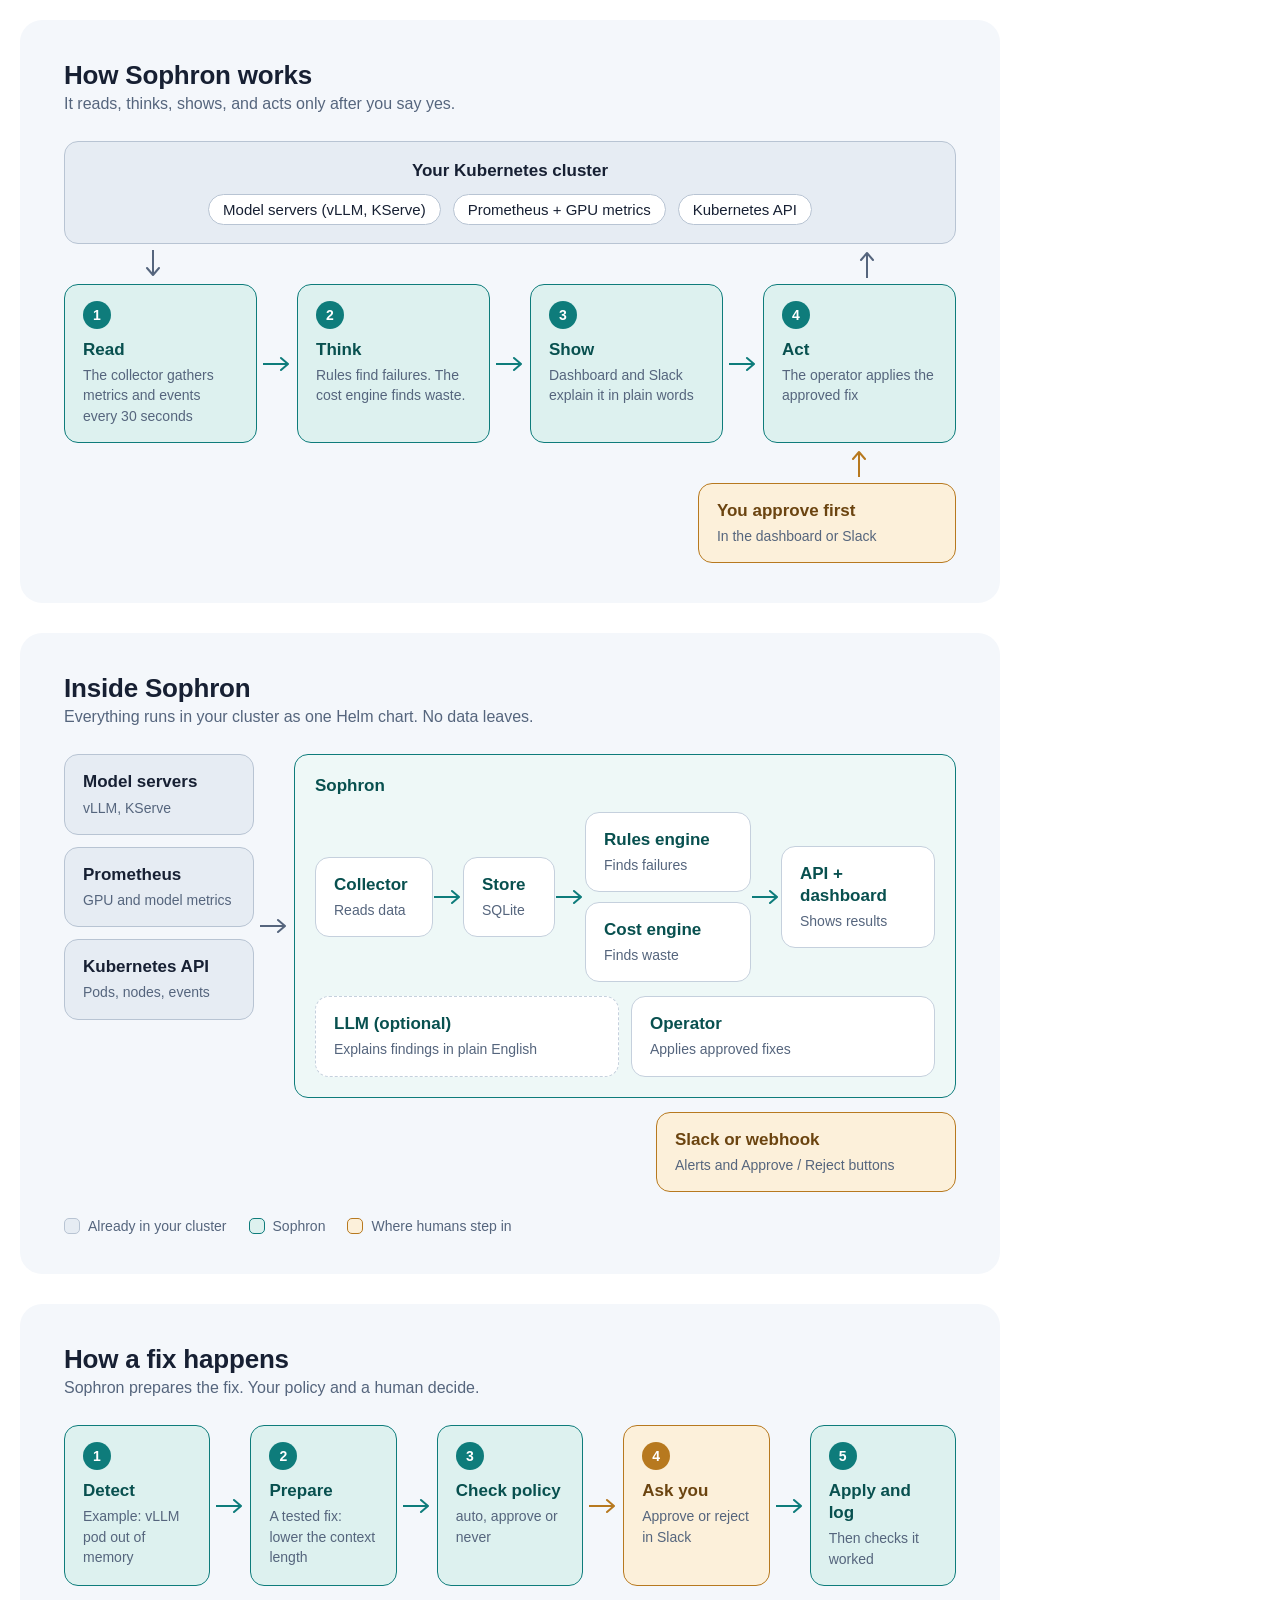
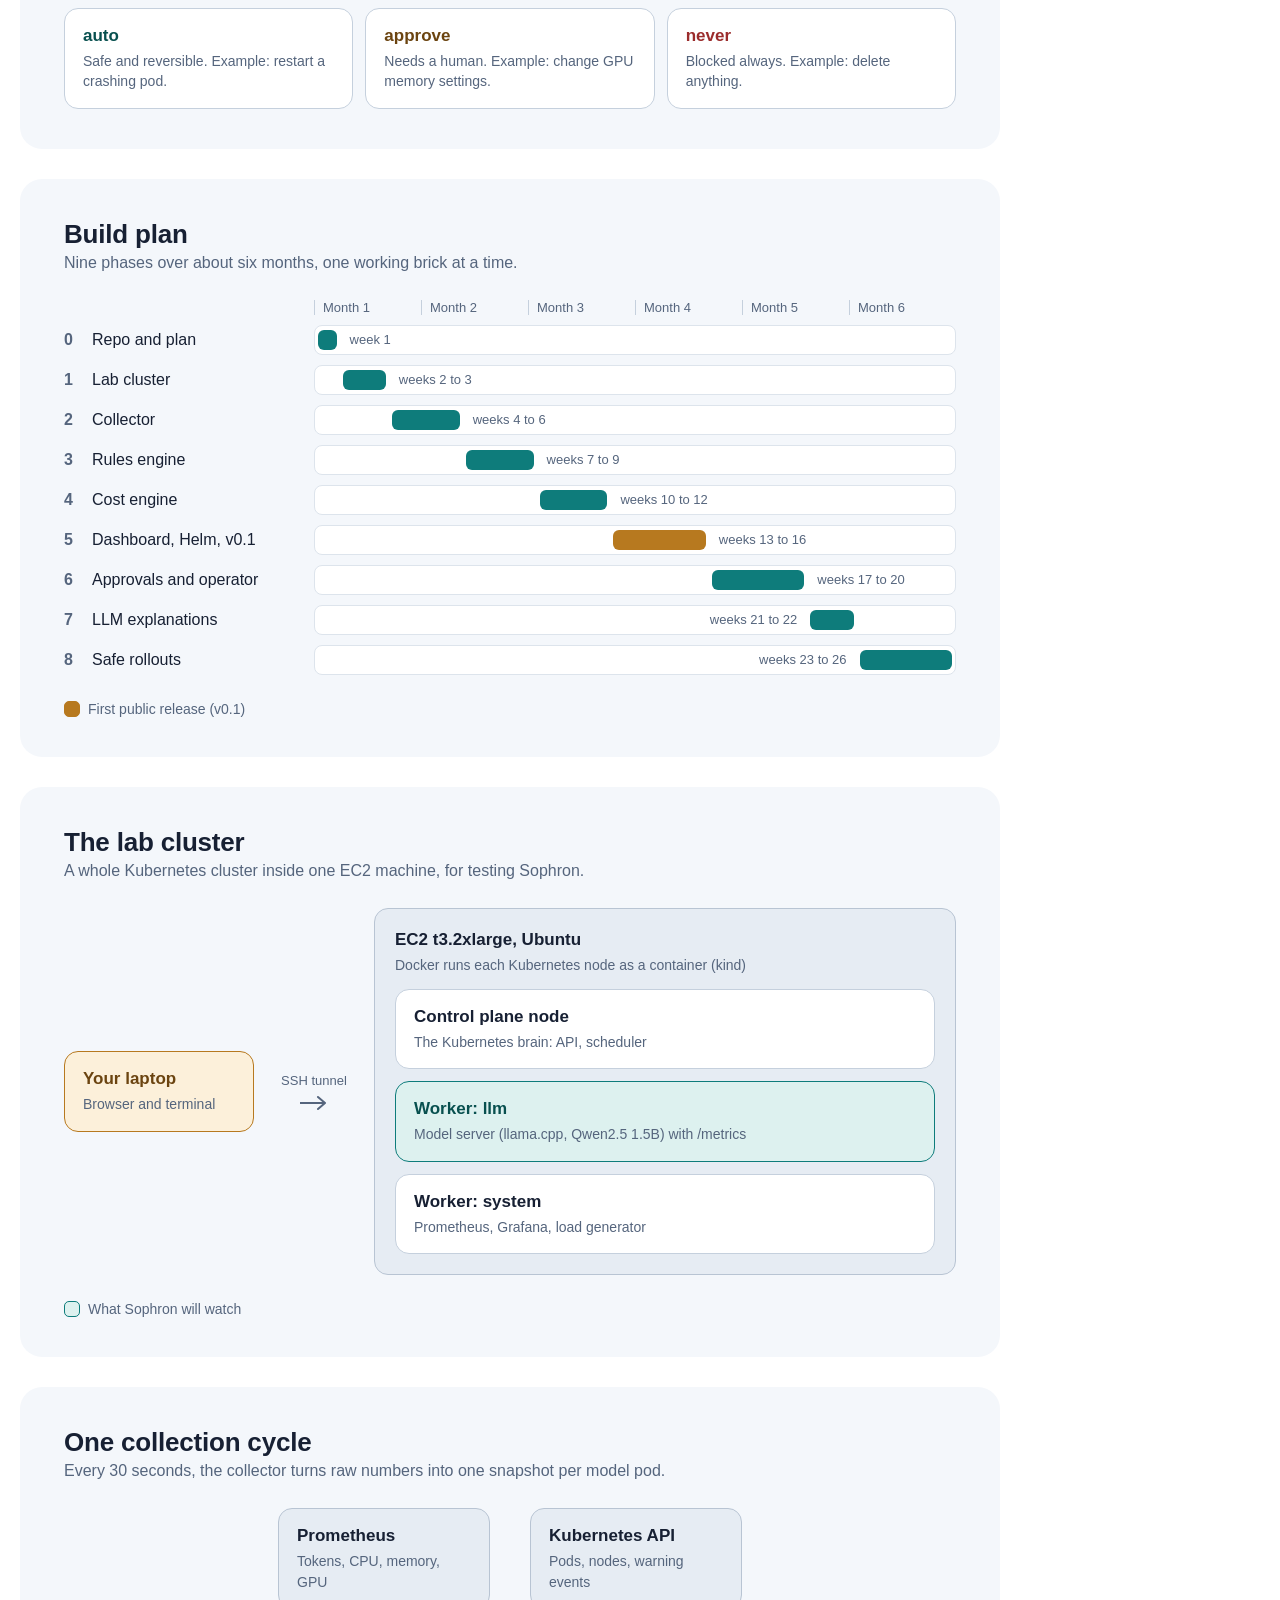
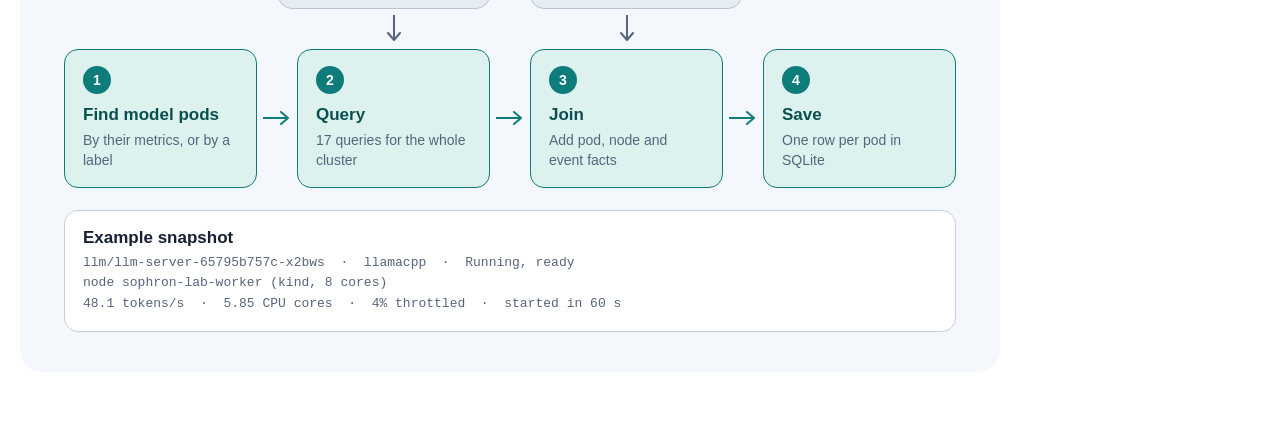
==== docs/assets/src/diagrams.html @ 5432b5c6 "feat(collector): add the Sophron collector with CI - Go module with client-go informers for pods, no" ====
<!doctype html>
<html><head><meta charset="utf-8">
<style>
:root{
  --ink:#172033; --muted:#55657d; --line:#c5d0dd; --bg:#f4f7fb;
  --teal:#0e7c7b; --teal-tint:#ddf1ef; --teal-ink:#08504f;
  --slate:#e6ecf3; --slate-ink:#2c3a50;
  --amber:#b7791f; --amber-tint:#fcf0da; --amber-ink:#6b4410;
}
*{box-sizing:border-box;margin:0}
body{font-family:Poppins,sans-serif;color:var(--ink);background:#fff;padding:20px}
figure{width:980px;background:var(--bg);border-radius:22px;padding:40px 44px;margin-bottom:30px}
h2{font-size:26px;font-weight:600;letter-spacing:-.2px}
.sub{font-size:16px;color:var(--muted);margin-top:4px;margin-bottom:28px}
.box{border-radius:14px;padding:16px 18px;background:#fff;border:1.5px solid var(--line)}
.t{font-size:17px;font-weight:600;line-height:1.3}
.d{font-size:14px;color:var(--muted);margin-top:4px;line-height:1.45}
.sophron{background:var(--teal-tint);border-color:var(--teal)}
.sophron .t{color:var(--teal-ink)}
.exist{background:var(--slate);border-color:#b8c4d3}
.human{background:var(--amber-tint);border-color:var(--amber)}
.human .t{color:var(--amber-ink)}
.dash{border-style:dashed}
.row{display:flex;align-items:stretch;gap:0}
.arrow{display:flex;align-items:center;justify-content:center;width:40px;flex:none}
.sophron .arrow{width:30px}
.arrow svg{width:28px;height:16px}
.varrow{display:flex;justify-content:center;height:40px;align-items:center}
.varrow svg{width:16px;height:28px}
.num{display:inline-flex;width:28px;height:28px;border-radius:50%;background:var(--teal);color:#fff;font-size:14px;font-weight:600;align-items:center;justify-content:center;margin-bottom:10px}
.num.amber{background:var(--amber)}
.chip{display:inline-block;background:#fff;border:1.5px solid #b8c4d3;border-radius:999px;padding:6px 14px;font-size:15px;font-weight:500;margin:0 6px}
.legend{display:flex;gap:22px;margin-top:26px;font-size:14px;color:var(--muted)}
.legend span{display:inline-flex;align-items:center;gap:8px}
.sw{width:16px;height:16px;border-radius:5px;border:1.5px solid}
</style></head><body>

<!-- 1. Overview -->
<figure id="overview">
  <h2>How Sophron works</h2>
  <p class="sub">It reads, thinks, shows, and acts only after you say yes.</p>
  <div class="box exist" style="text-align:center;padding:18px">
    <div class="t" style="margin-bottom:12px">Your Kubernetes cluster</div>
    <span class="chip">Model servers (vLLM, KServe)</span><span class="chip">Prometheus + GPU metrics</span><span class="chip">Kubernetes API</span>
  </div>
  <div class="row" style="margin-top:0">
    <div style="flex:1" class="varrow"><svg viewBox="0 0 16 28"><path d="M8 0v24M2 18l6 7 6-7" stroke="#55657d" stroke-width="2" fill="none" stroke-linecap="round" stroke-linejoin="round"/></svg></div>
    <div style="flex:3"></div>
    <div style="flex:1" class="varrow"><svg viewBox="0 0 16 28"><path d="M8 28V4M2 10l6-7 6 7" stroke="#55657d" stroke-width="2" fill="none" stroke-linecap="round" stroke-linejoin="round"/></svg></div>
  </div>
  <div class="row">
    <div class="box sophron" style="flex:1"><div class="num">1</div><div class="t">Read</div><div class="d">The collector gathers metrics and events every 30 seconds</div></div>
    <div class="arrow"><svg viewBox="0 0 28 16"><path d="M0 8h24M18 2l7 6-7 6" stroke="#0e7c7b" stroke-width="2" fill="none" stroke-linecap="round" stroke-linejoin="round"/></svg></div>
    <div class="box sophron" style="flex:1"><div class="num">2</div><div class="t">Think</div><div class="d">Rules find failures. The cost engine finds waste.</div></div>
    <div class="arrow"><svg viewBox="0 0 28 16"><path d="M0 8h24M18 2l7 6-7 6" stroke="#0e7c7b" stroke-width="2" fill="none" stroke-linecap="round" stroke-linejoin="round"/></svg></div>
    <div class="box sophron" style="flex:1"><div class="num">3</div><div class="t">Show</div><div class="d">Dashboard and Slack explain it in plain words</div></div>
    <div class="arrow"><svg viewBox="0 0 28 16"><path d="M0 8h24M18 2l7 6-7 6" stroke="#0e7c7b" stroke-width="2" fill="none" stroke-linecap="round" stroke-linejoin="round"/></svg></div>
    <div class="box sophron" style="flex:1"><div class="num">4</div><div class="t">Act</div><div class="d">The operator applies the approved fix</div></div>
  </div>
  <div class="row">
    <div style="flex:3.6"></div>
    <div style="flex:1" class="varrow"><svg viewBox="0 0 16 28"><path d="M8 28V4M2 10l6-7 6 7" stroke="#b7791f" stroke-width="2" fill="none" stroke-linecap="round" stroke-linejoin="round"/></svg></div>
  </div>
  <div class="row"><div style="flex:3.6"></div>
    <div class="box human" style="flex:1.25"><div class="t">You approve first</div><div class="d">In the dashboard or Slack</div></div>
  </div>
</figure>

<!-- 2. Architecture -->
<figure id="architecture">
  <h2>Inside Sophron</h2>
  <p class="sub">Everything runs in your cluster as one Helm chart. No data leaves.</p>
  <div class="row">
    <div style="width:190px;flex:none;display:flex;flex-direction:column;gap:12px">
      <div class="box exist"><div class="t">Model servers</div><div class="d">vLLM, KServe</div></div>
      <div class="box exist"><div class="t">Prometheus</div><div class="d">GPU and model metrics</div></div>
      <div class="box exist"><div class="t">Kubernetes API</div><div class="d">Pods, nodes, events</div></div>
    </div>
    <div class="arrow"><svg viewBox="0 0 28 16"><path d="M0 8h24M18 2l7 6-7 6" stroke="#55657d" stroke-width="2" fill="none" stroke-linecap="round" stroke-linejoin="round"/></svg></div>
    <div class="box sophron" style="flex:1;min-width:0;background:#eef8f7;padding:20px">
      <div class="t" style="margin-bottom:14px">Sophron</div>
      <div class="row" style="align-items:center">
        <div class="box" style="width:118px;flex:none"><div class="t">Collector</div><div class="d">Reads data</div></div>
        <div class="arrow"><svg viewBox="0 0 28 16"><path d="M0 8h24M18 2l7 6-7 6" stroke="#0e7c7b" stroke-width="2" fill="none" stroke-linecap="round" stroke-linejoin="round"/></svg></div>
        <div class="box" style="width:92px;flex:none"><div class="t">Store</div><div class="d">SQLite</div></div>
        <div class="arrow"><svg viewBox="0 0 28 16"><path d="M0 8h24M18 2l7 6-7 6" stroke="#0e7c7b" stroke-width="2" fill="none" stroke-linecap="round" stroke-linejoin="round"/></svg></div>
        <div style="display:flex;flex-direction:column;gap:10px;width:166px;flex:none">
          <div class="box"><div class="t">Rules engine</div><div class="d">Finds failures</div></div>
          <div class="box"><div class="t">Cost engine</div><div class="d">Finds waste</div></div>
        </div>
        <div class="arrow"><svg viewBox="0 0 28 16"><path d="M0 8h24M18 2l7 6-7 6" stroke="#0e7c7b" stroke-width="2" fill="none" stroke-linecap="round" stroke-linejoin="round"/></svg></div>
        <div class="box" style="flex:1"><div class="t">API + dashboard</div><div class="d">Shows results</div></div>
      </div>
      <div class="row" style="margin-top:14px;gap:12px">
        <div class="box dash" style="flex:1"><div class="t">LLM (optional)</div><div class="d">Explains findings in plain English</div></div>
        <div class="box" style="flex:1"><div class="t">Operator</div><div class="d">Applies approved fixes</div></div>
      </div>
    </div>
  </div>
  <div class="row" style="margin-top:14px;justify-content:flex-end;gap:12px">
    <div class="box human" style="width:300px"><div class="t">Slack or webhook</div><div class="d">Alerts and Approve / Reject buttons</div></div>
  </div>
  <div class="legend">
    <span><i class="sw" style="background:var(--slate);border-color:#b8c4d3"></i>Already in your cluster</span>
    <span><i class="sw" style="background:var(--teal-tint);border-color:var(--teal)"></i>Sophron</span>
    <span><i class="sw" style="background:var(--amber-tint);border-color:var(--amber)"></i>Where humans step in</span>
  </div>
</figure>

<!-- 3. Fix flow -->
<figure id="fix-flow">
  <h2>How a fix happens</h2>
  <p class="sub">Sophron prepares the fix. Your policy and a human decide.</p>
  <div class="row">
    <div class="box sophron" style="flex:1"><div class="num">1</div><div class="t">Detect</div><div class="d">Example: vLLM pod out of memory</div></div>
    <div class="arrow"><svg viewBox="0 0 28 16"><path d="M0 8h24M18 2l7 6-7 6" stroke="#0e7c7b" stroke-width="2" fill="none" stroke-linecap="round" stroke-linejoin="round"/></svg></div>
    <div class="box sophron" style="flex:1"><div class="num">2</div><div class="t">Prepare</div><div class="d">A tested fix: lower the context length</div></div>
    <div class="arrow"><svg viewBox="0 0 28 16"><path d="M0 8h24M18 2l7 6-7 6" stroke="#0e7c7b" stroke-width="2" fill="none" stroke-linecap="round" stroke-linejoin="round"/></svg></div>
    <div class="box sophron" style="flex:1"><div class="num">3</div><div class="t">Check policy</div><div class="d">auto, approve or never</div></div>
    <div class="arrow"><svg viewBox="0 0 28 16"><path d="M0 8h24M18 2l7 6-7 6" stroke="#b7791f" stroke-width="2" fill="none" stroke-linecap="round" stroke-linejoin="round"/></svg></div>
    <div class="box human" style="flex:1"><div class="num amber">4</div><div class="t">Ask you</div><div class="d">Approve or reject in Slack</div></div>
    <div class="arrow"><svg viewBox="0 0 28 16"><path d="M0 8h24M18 2l7 6-7 6" stroke="#0e7c7b" stroke-width="2" fill="none" stroke-linecap="round" stroke-linejoin="round"/></svg></div>
    <div class="box sophron" style="flex:1"><div class="num">5</div><div class="t">Apply and log</div><div class="d">Then checks it worked</div></div>
  </div>
  <div class="row" style="margin-top:22px;gap:12px">
    <div class="box" style="flex:1"><div class="t" style="color:var(--teal-ink)">auto</div><div class="d">Safe and reversible. Example: restart a crashing pod.</div></div>
    <div class="box" style="flex:1"><div class="t" style="color:var(--amber-ink)">approve</div><div class="d">Needs a human. Example: change GPU memory settings.</div></div>
    <div class="box" style="flex:1"><div class="t" style="color:#9b2c2c">never</div><div class="d">Blocked always. Example: delete anything.</div></div>
  </div>
</figure>

<!-- 4. Roadmap -->
<figure id="roadmap">
  <h2>Build plan</h2>
  <p class="sub">Nine phases over about six months, one working brick at a time.</p>
  <div id="gantt"></div>
</figure>

<!-- 5. Lab -->
<figure id="lab">
  <h2>The lab cluster</h2>
  <p class="sub">A whole Kubernetes cluster inside one EC2 machine, for testing Sophron.</p>
  <div class="row" style="align-items:center">
    <div class="box human" style="width:190px;flex:none"><div class="t">Your laptop</div><div class="d">Browser and terminal</div></div>
    <div class="arrow" style="width:120px;flex-direction:column;gap:4px"><div class="d" style="margin:0;font-size:13px">SSH tunnel</div><svg viewBox="0 0 28 16"><path d="M0 8h24M18 2l7 6-7 6" stroke="#55657d" stroke-width="2" fill="none" stroke-linecap="round" stroke-linejoin="round"/></svg></div>
    <div class="box exist" style="flex:1;padding:20px">
      <div class="t" style="margin-bottom:4px">EC2 t3.2xlarge, Ubuntu</div>
      <div class="d" style="margin-bottom:14px">Docker runs each Kubernetes node as a container (kind)</div>
      <div style="display:flex;flex-direction:column;gap:12px">
        <div class="box"><div class="t">Control plane node</div><div class="d">The Kubernetes brain: API, scheduler</div></div>
        <div class="box sophron"><div class="t">Worker: llm</div><div class="d">Model server (llama.cpp, Qwen2.5 1.5B) with /metrics</div></div>
        <div class="box"><div class="t">Worker: system</div><div class="d">Prometheus, Grafana, load generator</div></div>
      </div>
    </div>
  </div>
  <div class="legend">
    <span><i class="sw" style="background:var(--teal-tint);border-color:var(--teal)"></i>What Sophron will watch</span>
  </div>
</figure>

<!-- 6. Collector -->
<figure id="collector">
  <h2>One collection cycle</h2>
  <p class="sub">Every 30 seconds, the collector turns raw numbers into one snapshot per model pod.</p>
  <div class="row">
    <div style="flex:1"></div><div class="arrow"></div>
    <div class="box exist" style="flex:1"><div class="t">Prometheus</div><div class="d">Tokens, CPU, memory, GPU</div></div>
    <div class="arrow"></div>
    <div class="box exist" style="flex:1"><div class="t">Kubernetes API</div><div class="d">Pods, nodes, warning events</div></div>
    <div class="arrow"></div><div style="flex:1"></div>
  </div>
  <div class="row">
    <div style="flex:1"></div><div class="arrow"></div>
    <div style="flex:1" class="varrow"><svg viewBox="0 0 16 28"><path d="M8 0v24M2 18l6 7 6-7" stroke="#55657d" stroke-width="2" fill="none" stroke-linecap="round" stroke-linejoin="round"/></svg></div><div class="arrow"></div>
    <div style="flex:1" class="varrow"><svg viewBox="0 0 16 28"><path d="M8 0v24M2 18l6 7 6-7" stroke="#55657d" stroke-width="2" fill="none" stroke-linecap="round" stroke-linejoin="round"/></svg></div><div class="arrow"></div><div style="flex:1"></div>
  </div>
  <div class="row">
    <div class="box sophron" style="flex:1"><div class="num">1</div><div class="t">Find model pods</div><div class="d">By their metrics, or by a label</div></div>
    <div class="arrow"><svg viewBox="0 0 28 16"><path d="M0 8h24M18 2l7 6-7 6" stroke="#0e7c7b" stroke-width="2" fill="none" stroke-linecap="round" stroke-linejoin="round"/></svg></div>
    <div class="box sophron" style="flex:1"><div class="num">2</div><div class="t">Query</div><div class="d">17 queries for the whole cluster</div></div>
    <div class="arrow"><svg viewBox="0 0 28 16"><path d="M0 8h24M18 2l7 6-7 6" stroke="#0e7c7b" stroke-width="2" fill="none" stroke-linecap="round" stroke-linejoin="round"/></svg></div>
    <div class="box sophron" style="flex:1"><div class="num">3</div><div class="t">Join</div><div class="d">Add pod, node and event facts</div></div>
    <div class="arrow"><svg viewBox="0 0 28 16"><path d="M0 8h24M18 2l7 6-7 6" stroke="#0e7c7b" stroke-width="2" fill="none" stroke-linecap="round" stroke-linejoin="round"/></svg></div>
    <div class="box sophron" style="flex:1"><div class="num">4</div><div class="t">Save</div><div class="d">One row per pod in SQLite</div></div>
  </div>
  <div class="row" style="margin-top:22px;gap:12px">
    <div class="box" style="flex:1"><div class="t">Example snapshot</div><div class="d" style="font-family:monospace;font-size:13px;line-height:1.6">llm/llm-server-65795b757c-x2bws &nbsp;·&nbsp; llamacpp &nbsp;·&nbsp; Running, ready<br>node sophron-lab-worker (kind, 8 cores)<br>48.1 tokens/s &nbsp;·&nbsp; 5.85 CPU cores &nbsp;·&nbsp; 4% throttled &nbsp;·&nbsp; started in 60 s</div></div>
  </div>
</figure>

<script>
const phases=[
 [0,'Repo and plan',1,1],[1,'Lab cluster',2,3],[2,'Collector',4,6],[3,'Rules engine',7,9],
 [4,'Cost engine',10,12],[5,'Dashboard, Helm, v0.1',13,16],[6,'Approvals and operator',17,20],
 [7,'LLM explanations',21,22],[8,'Safe rollouts',23,26]];
const W=26, g=document.getElementById('gantt');
let h='<div style="display:grid;grid-template-columns:250px 1fr;row-gap:10px;align-items:center">';
h+='<div></div><div style="display:grid;grid-template-columns:repeat(6,1fr);font-size:13px;color:#55657d">'+[1,2,3,4,5,6].map(m=>`<div style="border-left:1.5px solid #c5d0dd;padding-left:8px">Month ${m}</div>`).join('')+'</div>';
for(const [n,name,a,b] of phases){
  const rel=n===5;
  h+=`<div style="font-size:16px;font-weight:500;display:flex"><span style="color:#55657d;font-weight:600;width:28px;flex:none">${n}</span>${name}</div>`;
  const L=(a-1)/W*100, R=(b-a+1)/W*100, lab=a===b?'week '+a:'weeks '+a+' to '+b, late=L+R>80;
  h+=`<div style="position:relative;height:30px;background:#fff;border-radius:8px;border:1px solid #dde4ec">
     <div style="position:absolute;top:4px;bottom:4px;left:calc(${L}% + 3px);width:calc(${R}% - 6px);background:${rel?'#b7791f':'#0e7c7b'};border-radius:6px"></div>
     <div style="position:absolute;top:0;bottom:0;display:flex;align-items:center;font-size:13px;color:#55657d;white-space:nowrap;${late?`right:calc(${100-L}% + 10px)`:`left:calc(${L+R}% + 10px)`}">${lab}</div></div>`;
}
h+='</div><div class="legend"><span><i class="sw" style="background:#b7791f;border-color:#b7791f"></i>First public release (v0.1)</span></div>';
g.innerHTML=h;
</script>
</body></html>
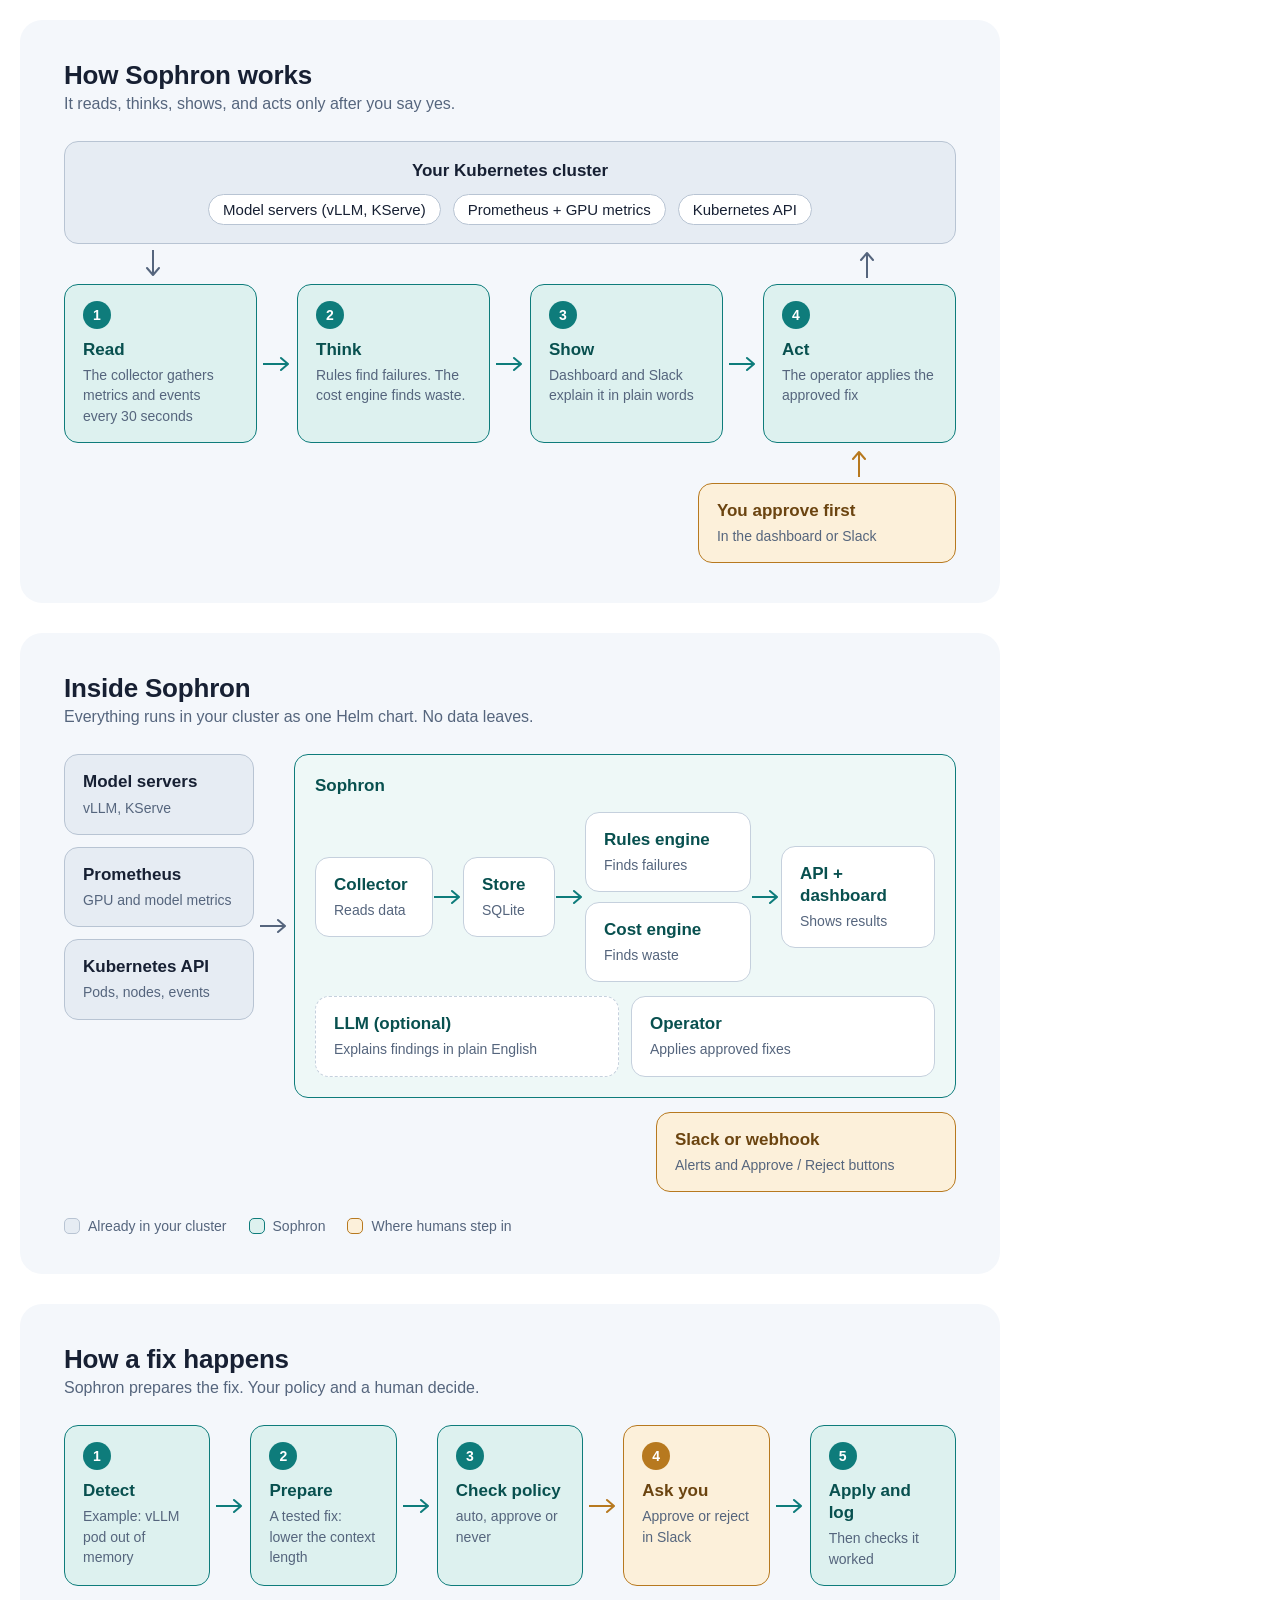
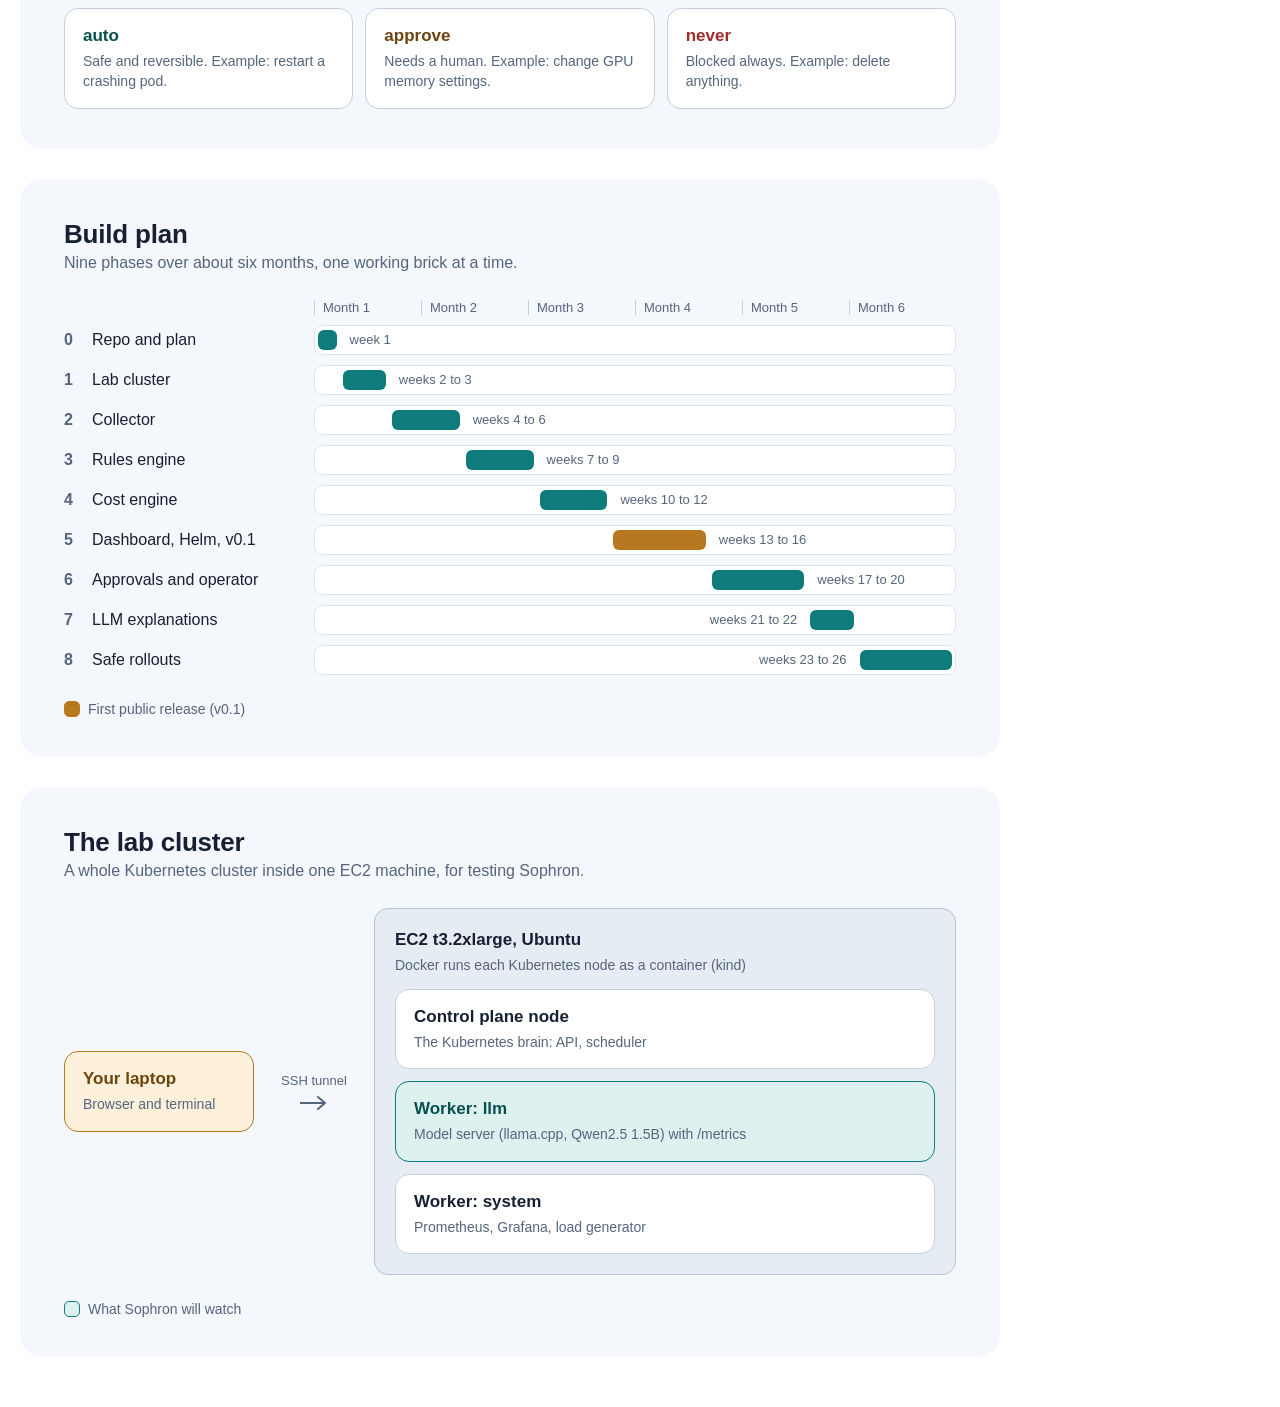
==== commit 590b0e6a: "Merge pull request #2 from Shiva-2103/phase-1/kind-lab Phase 1/kind lab" ====
--- a/docs/assets/src/diagrams.html
+++ b/docs/assets/src/diagrams.html
@@ -158,36 +158,6 @@
   </div>
 </figure>
 
-<!-- 6. Collector -->
-<figure id="collector">
-  <h2>One collection cycle</h2>
-  <p class="sub">Every 30 seconds, the collector turns raw numbers into one snapshot per model pod.</p>
-  <div class="row">
-    <div style="flex:1"></div><div class="arrow"></div>
-    <div class="box exist" style="flex:1"><div class="t">Prometheus</div><div class="d">Tokens, CPU, memory, GPU</div></div>
-    <div class="arrow"></div>
-    <div class="box exist" style="flex:1"><div class="t">Kubernetes API</div><div class="d">Pods, nodes, warning events</div></div>
-    <div class="arrow"></div><div style="flex:1"></div>
-  </div>
-  <div class="row">
-    <div style="flex:1"></div><div class="arrow"></div>
-    <div style="flex:1" class="varrow"><svg viewBox="0 0 16 28"><path d="M8 0v24M2 18l6 7 6-7" stroke="#55657d" stroke-width="2" fill="none" stroke-linecap="round" stroke-linejoin="round"/></svg></div><div class="arrow"></div>
-    <div style="flex:1" class="varrow"><svg viewBox="0 0 16 28"><path d="M8 0v24M2 18l6 7 6-7" stroke="#55657d" stroke-width="2" fill="none" stroke-linecap="round" stroke-linejoin="round"/></svg></div><div class="arrow"></div><div style="flex:1"></div>
-  </div>
-  <div class="row">
-    <div class="box sophron" style="flex:1"><div class="num">1</div><div class="t">Find model pods</div><div class="d">By their metrics, or by a label</div></div>
-    <div class="arrow"><svg viewBox="0 0 28 16"><path d="M0 8h24M18 2l7 6-7 6" stroke="#0e7c7b" stroke-width="2" fill="none" stroke-linecap="round" stroke-linejoin="round"/></svg></div>
-    <div class="box sophron" style="flex:1"><div class="num">2</div><div class="t">Query</div><div class="d">17 queries for the whole cluster</div></div>
-    <div class="arrow"><svg viewBox="0 0 28 16"><path d="M0 8h24M18 2l7 6-7 6" stroke="#0e7c7b" stroke-width="2" fill="none" stroke-linecap="round" stroke-linejoin="round"/></svg></div>
-    <div class="box sophron" style="flex:1"><div class="num">3</div><div class="t">Join</div><div class="d">Add pod, node and event facts</div></div>
-    <div class="arrow"><svg viewBox="0 0 28 16"><path d="M0 8h24M18 2l7 6-7 6" stroke="#0e7c7b" stroke-width="2" fill="none" stroke-linecap="round" stroke-linejoin="round"/></svg></div>
-    <div class="box sophron" style="flex:1"><div class="num">4</div><div class="t">Save</div><div class="d">One row per pod in SQLite</div></div>
-  </div>
-  <div class="row" style="margin-top:22px;gap:12px">
-    <div class="box" style="flex:1"><div class="t">Example snapshot</div><div class="d" style="font-family:monospace;font-size:13px;line-height:1.6">llm/llm-server-65795b757c-x2bws &nbsp;·&nbsp; llamacpp &nbsp;·&nbsp; Running, ready<br>node sophron-lab-worker (kind, 8 cores)<br>48.1 tokens/s &nbsp;·&nbsp; 5.85 CPU cores &nbsp;·&nbsp; 4% throttled &nbsp;·&nbsp; started in 60 s</div></div>
-  </div>
-</figure>
-
 <script>
 const phases=[
  [0,'Repo and plan',1,1],[1,'Lab cluster',2,3],[2,'Collector',4,6],[3,'Rules engine',7,9],
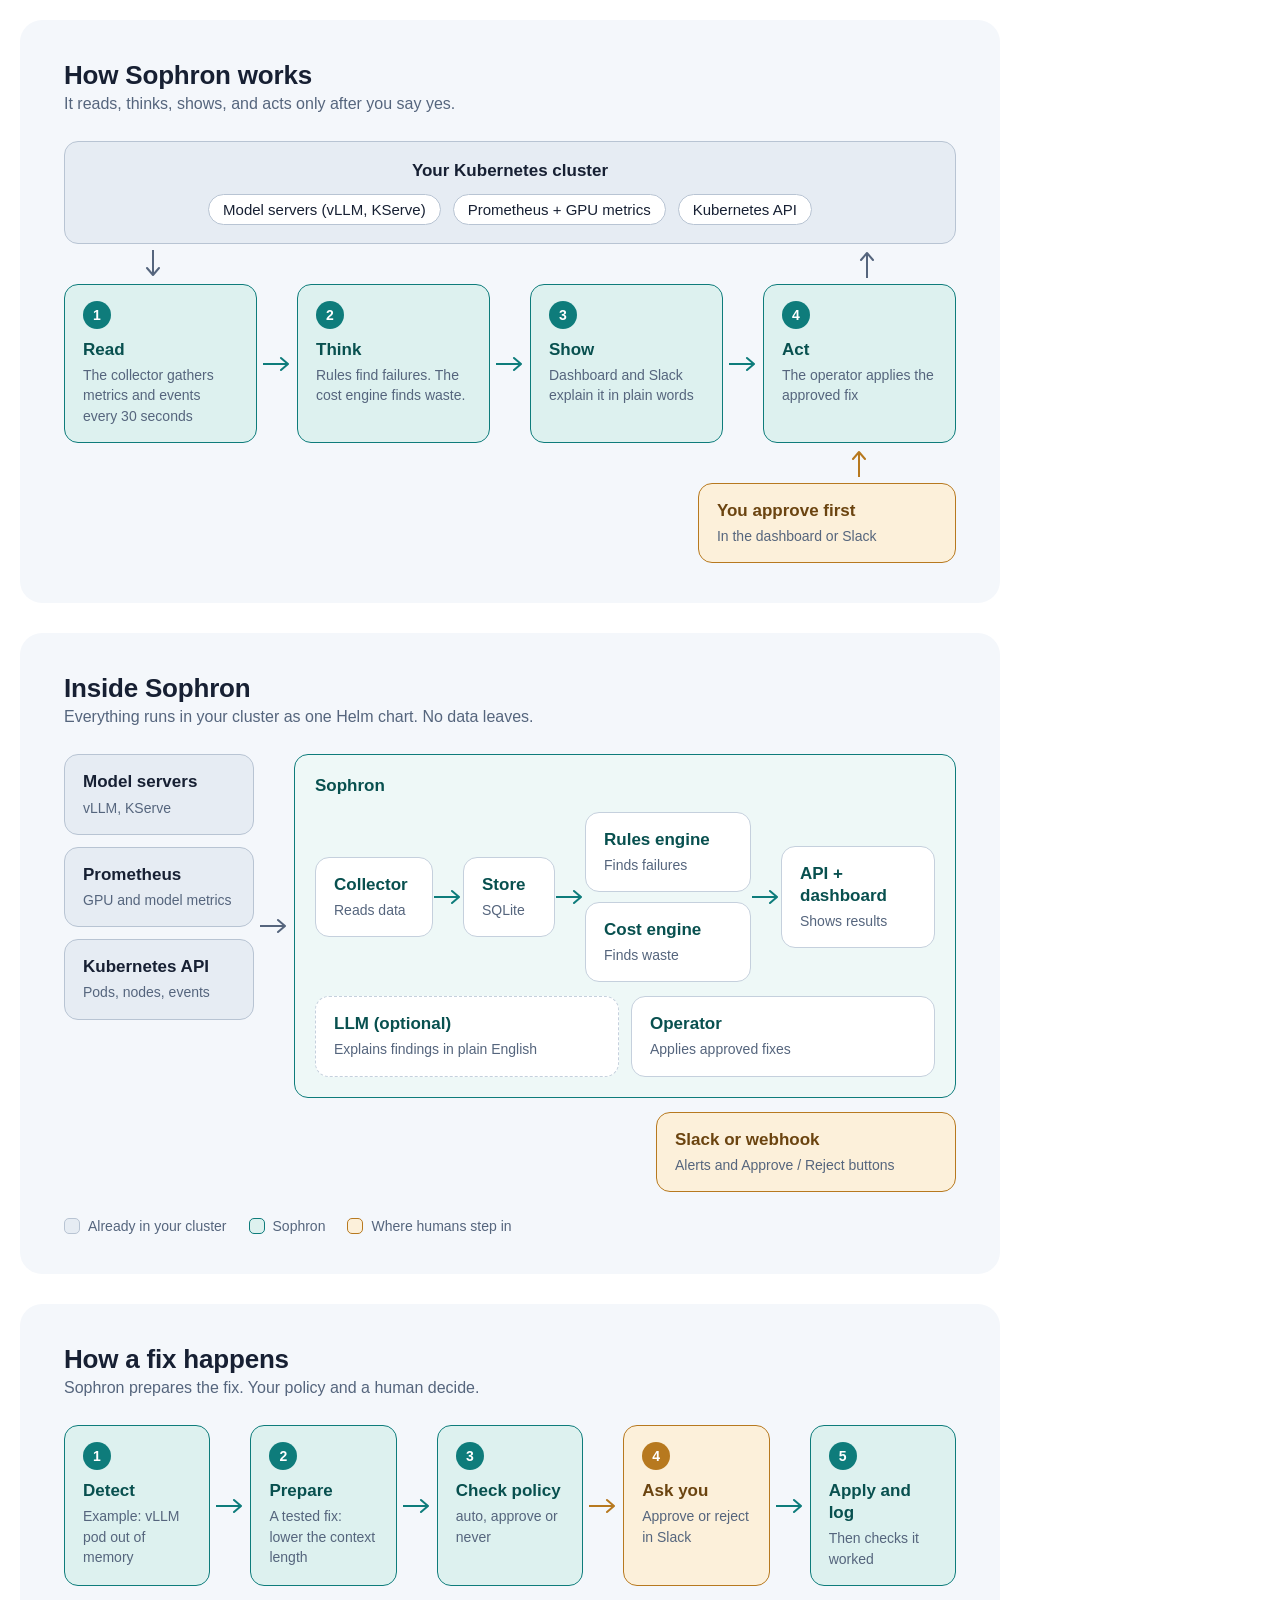
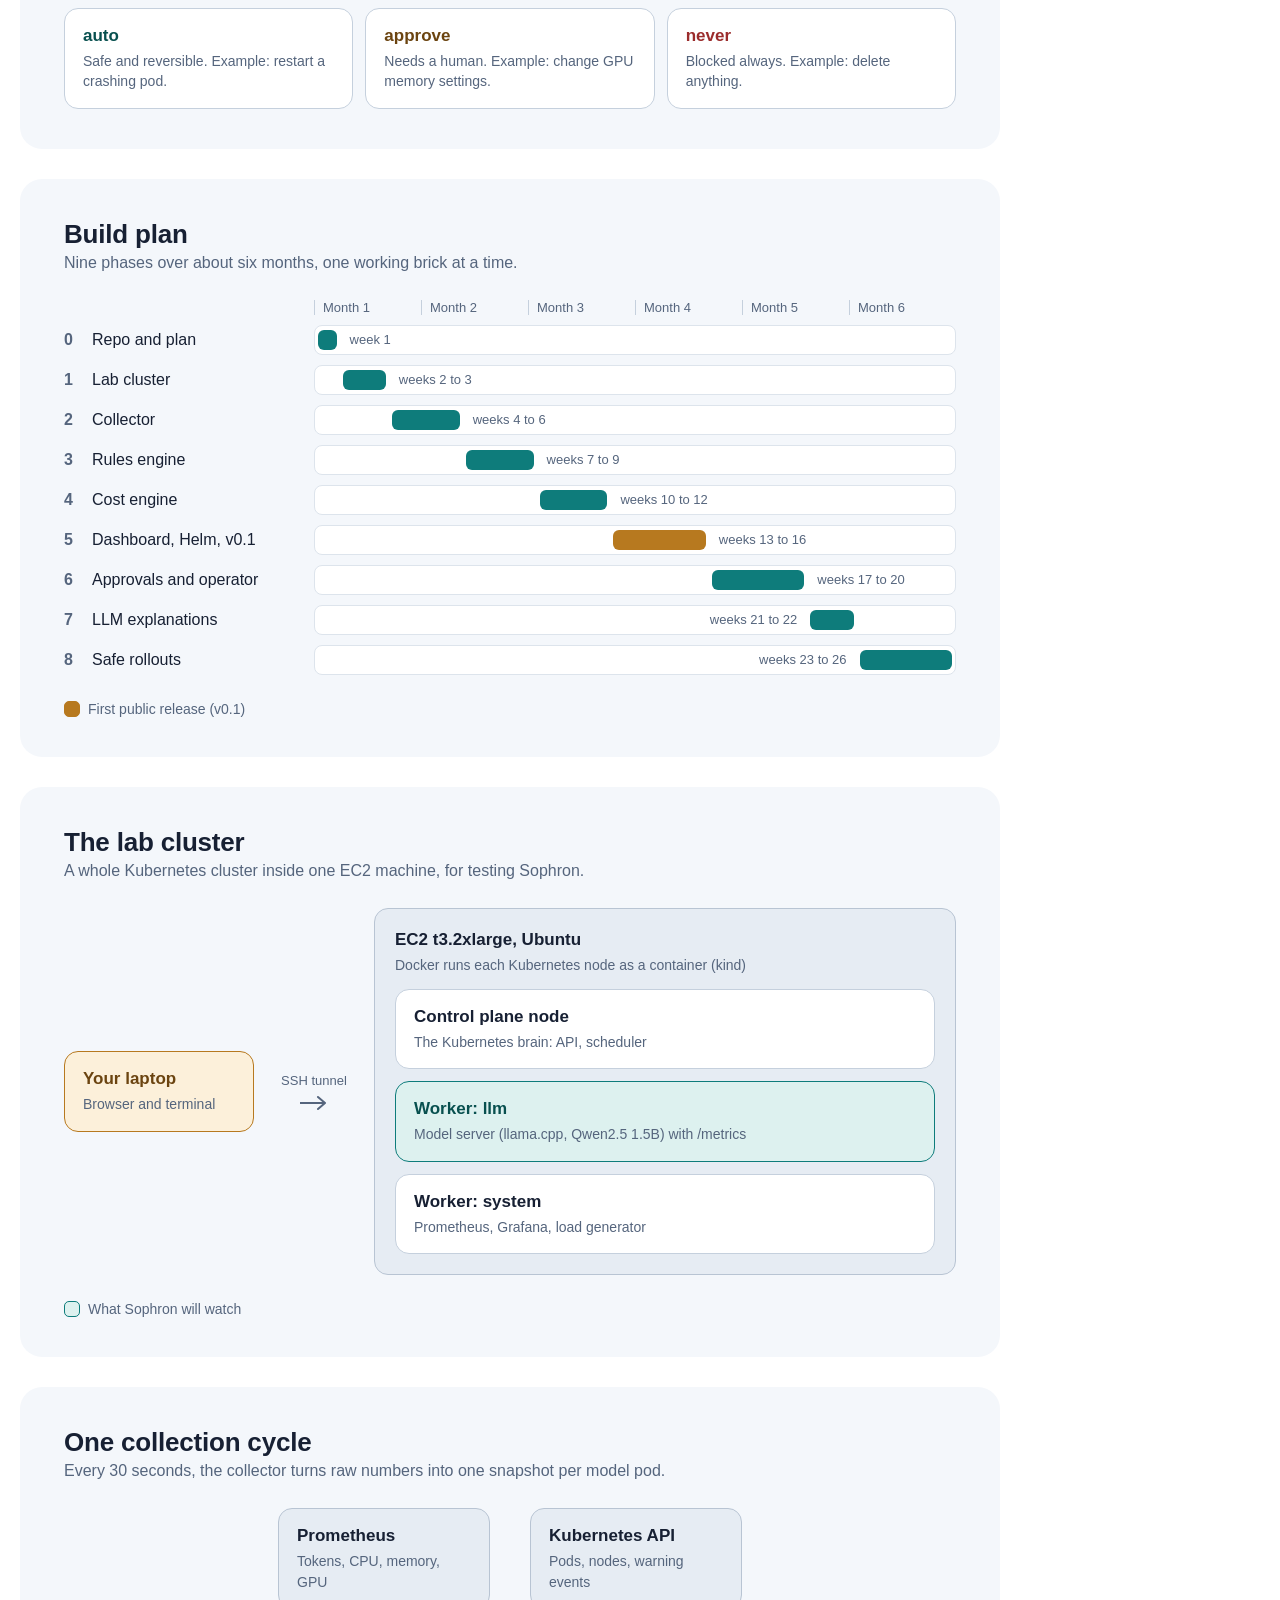
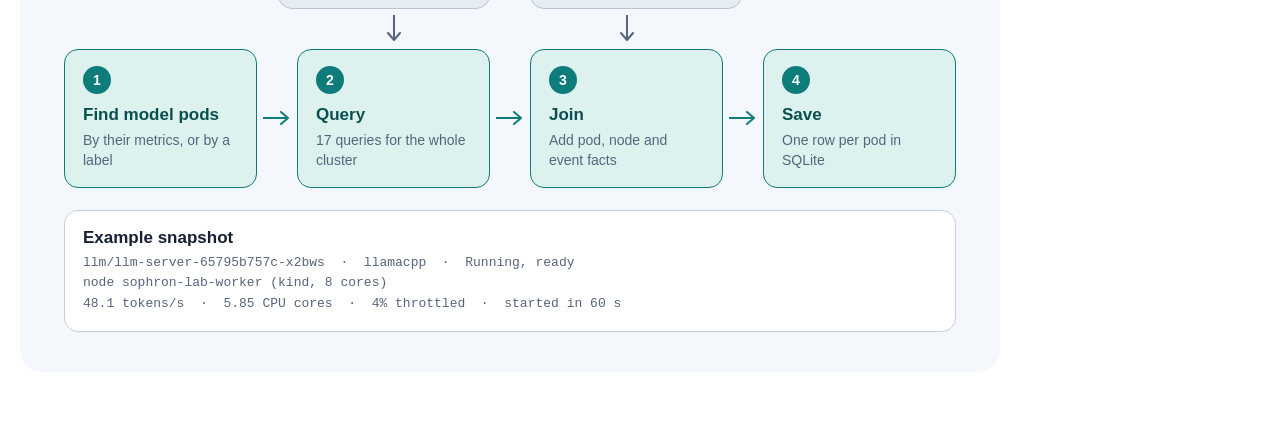
==== commit e8baafca: "Merge pull request #3 from Shiva-2103/phase-2/collector Phase 2/collector" ====
--- a/docs/assets/src/diagrams.html
+++ b/docs/assets/src/diagrams.html
@@ -158,6 +158,36 @@
   </div>
 </figure>
 
+<!-- 6. Collector -->
+<figure id="collector">
+  <h2>One collection cycle</h2>
+  <p class="sub">Every 30 seconds, the collector turns raw numbers into one snapshot per model pod.</p>
+  <div class="row">
+    <div style="flex:1"></div><div class="arrow"></div>
+    <div class="box exist" style="flex:1"><div class="t">Prometheus</div><div class="d">Tokens, CPU, memory, GPU</div></div>
+    <div class="arrow"></div>
+    <div class="box exist" style="flex:1"><div class="t">Kubernetes API</div><div class="d">Pods, nodes, warning events</div></div>
+    <div class="arrow"></div><div style="flex:1"></div>
+  </div>
+  <div class="row">
+    <div style="flex:1"></div><div class="arrow"></div>
+    <div style="flex:1" class="varrow"><svg viewBox="0 0 16 28"><path d="M8 0v24M2 18l6 7 6-7" stroke="#55657d" stroke-width="2" fill="none" stroke-linecap="round" stroke-linejoin="round"/></svg></div><div class="arrow"></div>
+    <div style="flex:1" class="varrow"><svg viewBox="0 0 16 28"><path d="M8 0v24M2 18l6 7 6-7" stroke="#55657d" stroke-width="2" fill="none" stroke-linecap="round" stroke-linejoin="round"/></svg></div><div class="arrow"></div><div style="flex:1"></div>
+  </div>
+  <div class="row">
+    <div class="box sophron" style="flex:1"><div class="num">1</div><div class="t">Find model pods</div><div class="d">By their metrics, or by a label</div></div>
+    <div class="arrow"><svg viewBox="0 0 28 16"><path d="M0 8h24M18 2l7 6-7 6" stroke="#0e7c7b" stroke-width="2" fill="none" stroke-linecap="round" stroke-linejoin="round"/></svg></div>
+    <div class="box sophron" style="flex:1"><div class="num">2</div><div class="t">Query</div><div class="d">17 queries for the whole cluster</div></div>
+    <div class="arrow"><svg viewBox="0 0 28 16"><path d="M0 8h24M18 2l7 6-7 6" stroke="#0e7c7b" stroke-width="2" fill="none" stroke-linecap="round" stroke-linejoin="round"/></svg></div>
+    <div class="box sophron" style="flex:1"><div class="num">3</div><div class="t">Join</div><div class="d">Add pod, node and event facts</div></div>
+    <div class="arrow"><svg viewBox="0 0 28 16"><path d="M0 8h24M18 2l7 6-7 6" stroke="#0e7c7b" stroke-width="2" fill="none" stroke-linecap="round" stroke-linejoin="round"/></svg></div>
+    <div class="box sophron" style="flex:1"><div class="num">4</div><div class="t">Save</div><div class="d">One row per pod in SQLite</div></div>
+  </div>
+  <div class="row" style="margin-top:22px;gap:12px">
+    <div class="box" style="flex:1"><div class="t">Example snapshot</div><div class="d" style="font-family:monospace;font-size:13px;line-height:1.6">llm/llm-server-65795b757c-x2bws &nbsp;·&nbsp; llamacpp &nbsp;·&nbsp; Running, ready<br>node sophron-lab-worker (kind, 8 cores)<br>48.1 tokens/s &nbsp;·&nbsp; 5.85 CPU cores &nbsp;·&nbsp; 4% throttled &nbsp;·&nbsp; started in 60 s</div></div>
+  </div>
+</figure>
+
 <script>
 const phases=[
  [0,'Repo and plan',1,1],[1,'Lab cluster',2,3],[2,'Collector',4,6],[3,'Rules engine',7,9],
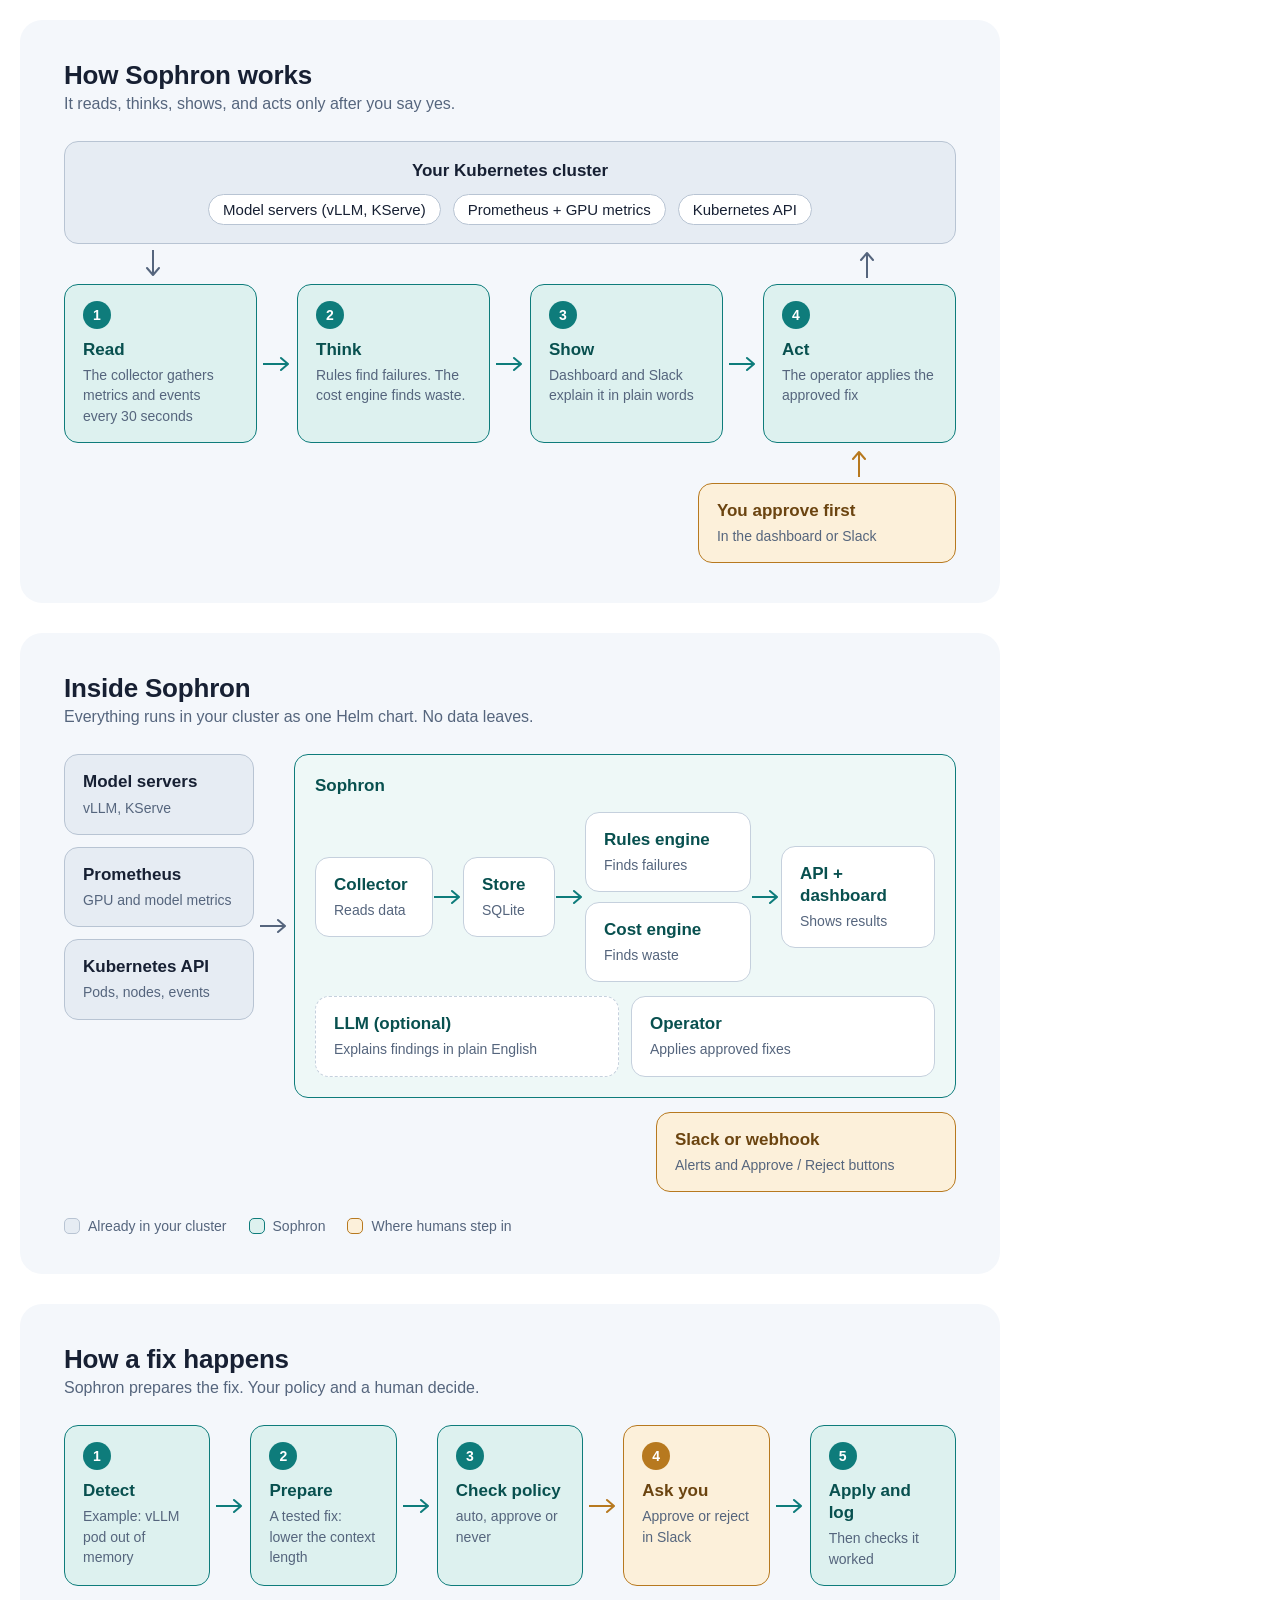
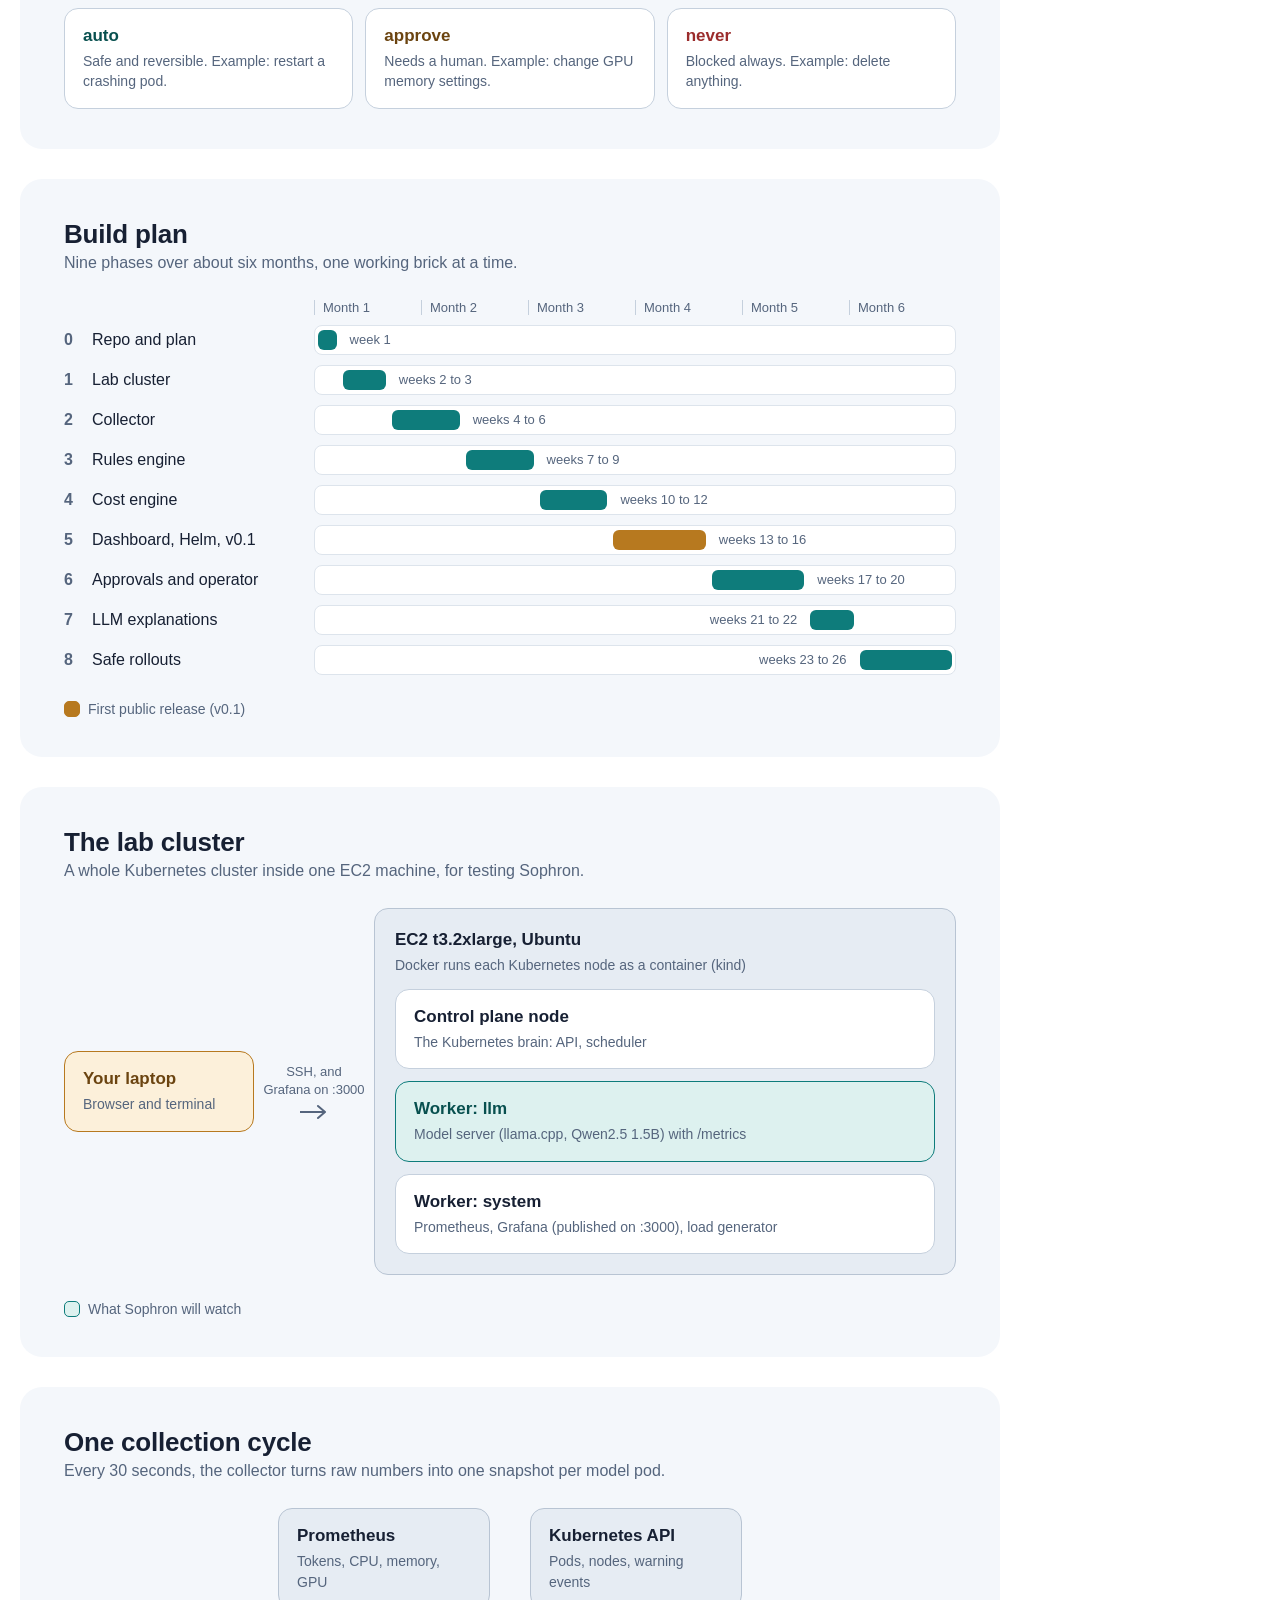
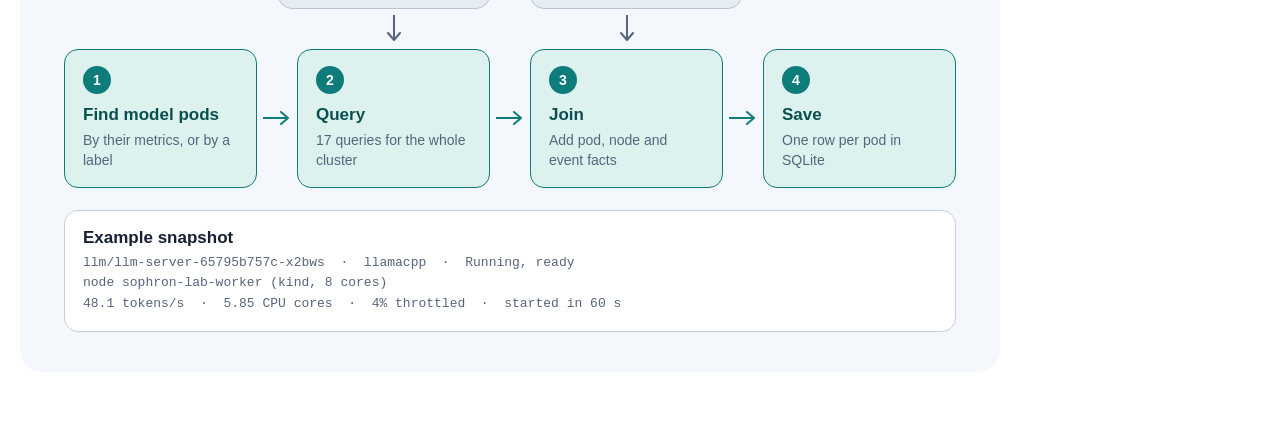
==== commit d862d928: "feat(lab): publish Grafana on port 3000 automatically - kind maps host port 3000 to the control plan" ====
--- a/docs/assets/src/diagrams.html
+++ b/docs/assets/src/diagrams.html
@@ -142,14 +142,14 @@
   <p class="sub">A whole Kubernetes cluster inside one EC2 machine, for testing Sophron.</p>
   <div class="row" style="align-items:center">
     <div class="box human" style="width:190px;flex:none"><div class="t">Your laptop</div><div class="d">Browser and terminal</div></div>
-    <div class="arrow" style="width:120px;flex-direction:column;gap:4px"><div class="d" style="margin:0;font-size:13px">SSH tunnel</div><svg viewBox="0 0 28 16"><path d="M0 8h24M18 2l7 6-7 6" stroke="#55657d" stroke-width="2" fill="none" stroke-linecap="round" stroke-linejoin="round"/></svg></div>
+    <div class="arrow" style="width:120px;flex-direction:column;gap:4px"><div class="d" style="margin:0;font-size:13px;text-align:center">SSH, and<br>Grafana on :3000</div><svg viewBox="0 0 28 16"><path d="M0 8h24M18 2l7 6-7 6" stroke="#55657d" stroke-width="2" fill="none" stroke-linecap="round" stroke-linejoin="round"/></svg></div>
     <div class="box exist" style="flex:1;padding:20px">
       <div class="t" style="margin-bottom:4px">EC2 t3.2xlarge, Ubuntu</div>
       <div class="d" style="margin-bottom:14px">Docker runs each Kubernetes node as a container (kind)</div>
       <div style="display:flex;flex-direction:column;gap:12px">
         <div class="box"><div class="t">Control plane node</div><div class="d">The Kubernetes brain: API, scheduler</div></div>
         <div class="box sophron"><div class="t">Worker: llm</div><div class="d">Model server (llama.cpp, Qwen2.5 1.5B) with /metrics</div></div>
-        <div class="box"><div class="t">Worker: system</div><div class="d">Prometheus, Grafana, load generator</div></div>
+        <div class="box"><div class="t">Worker: system</div><div class="d">Prometheus, Grafana (published on :3000), load generator</div></div>
       </div>
     </div>
   </div>
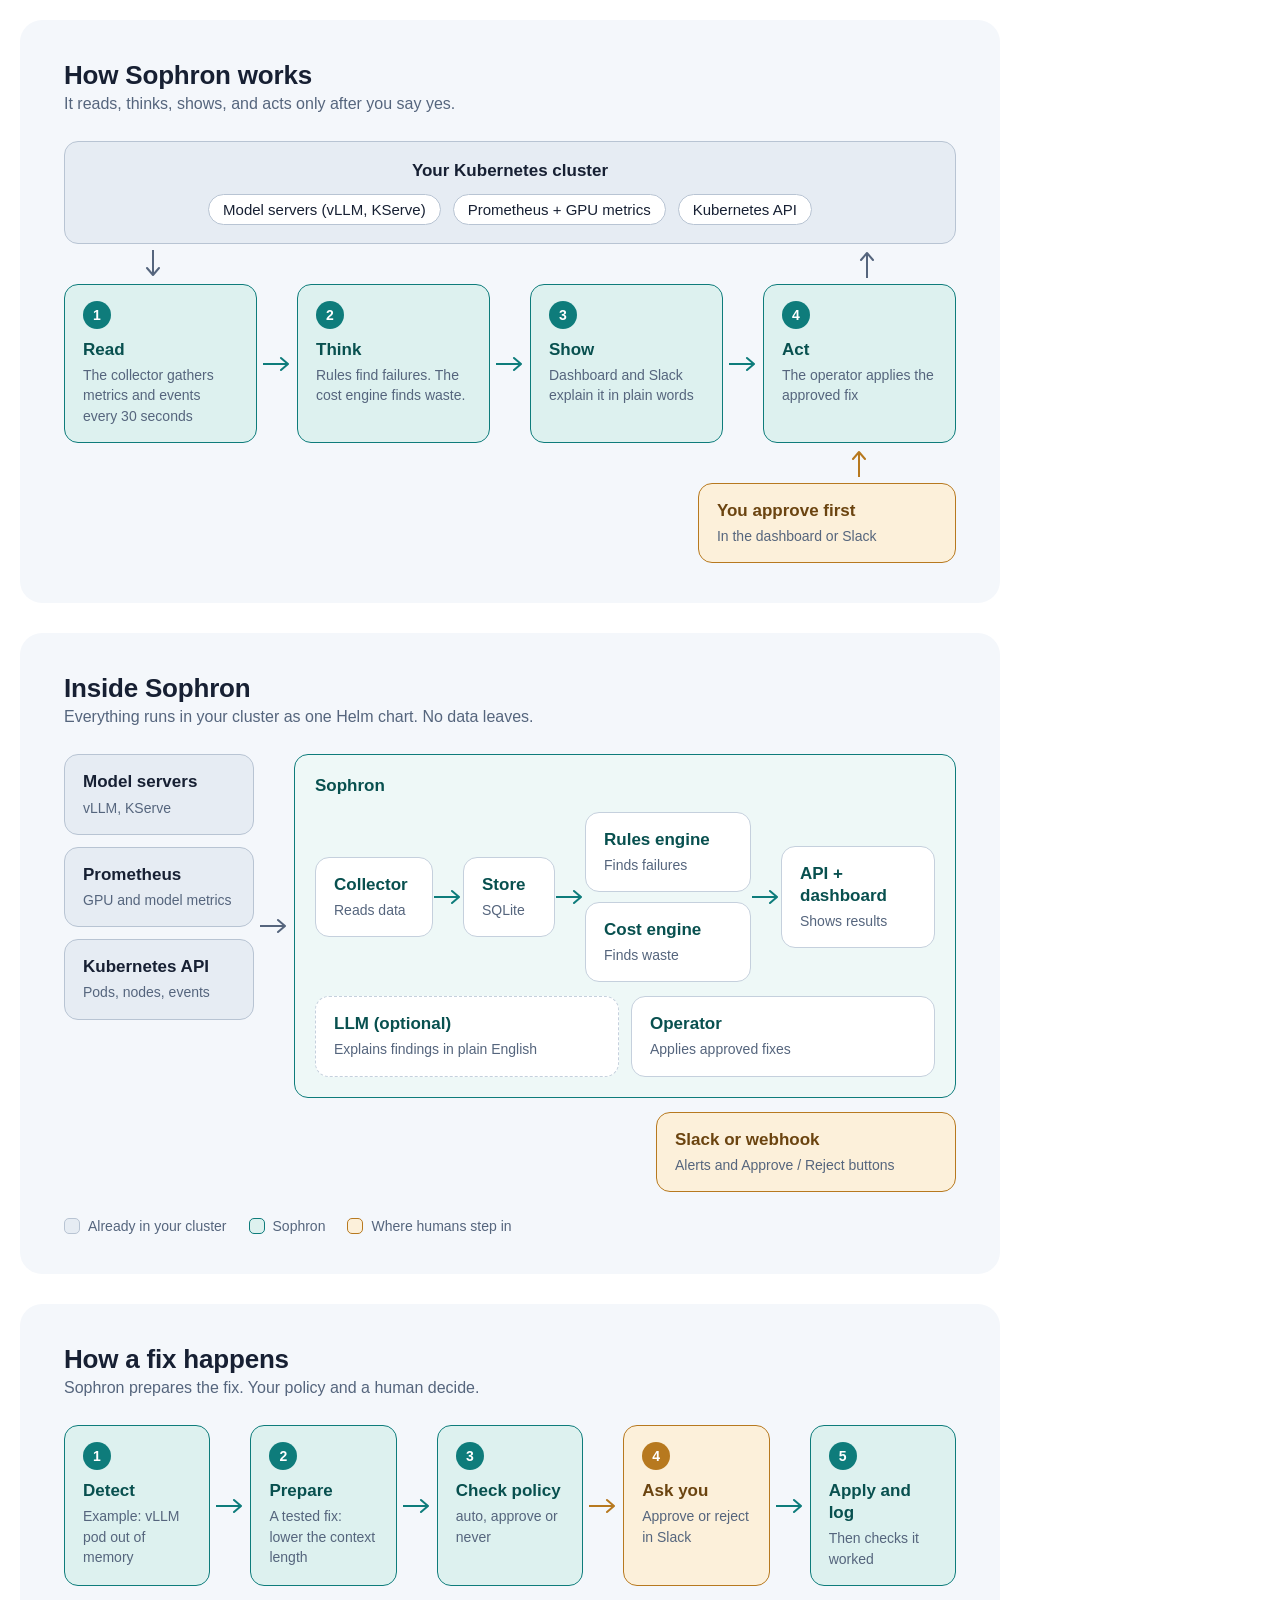
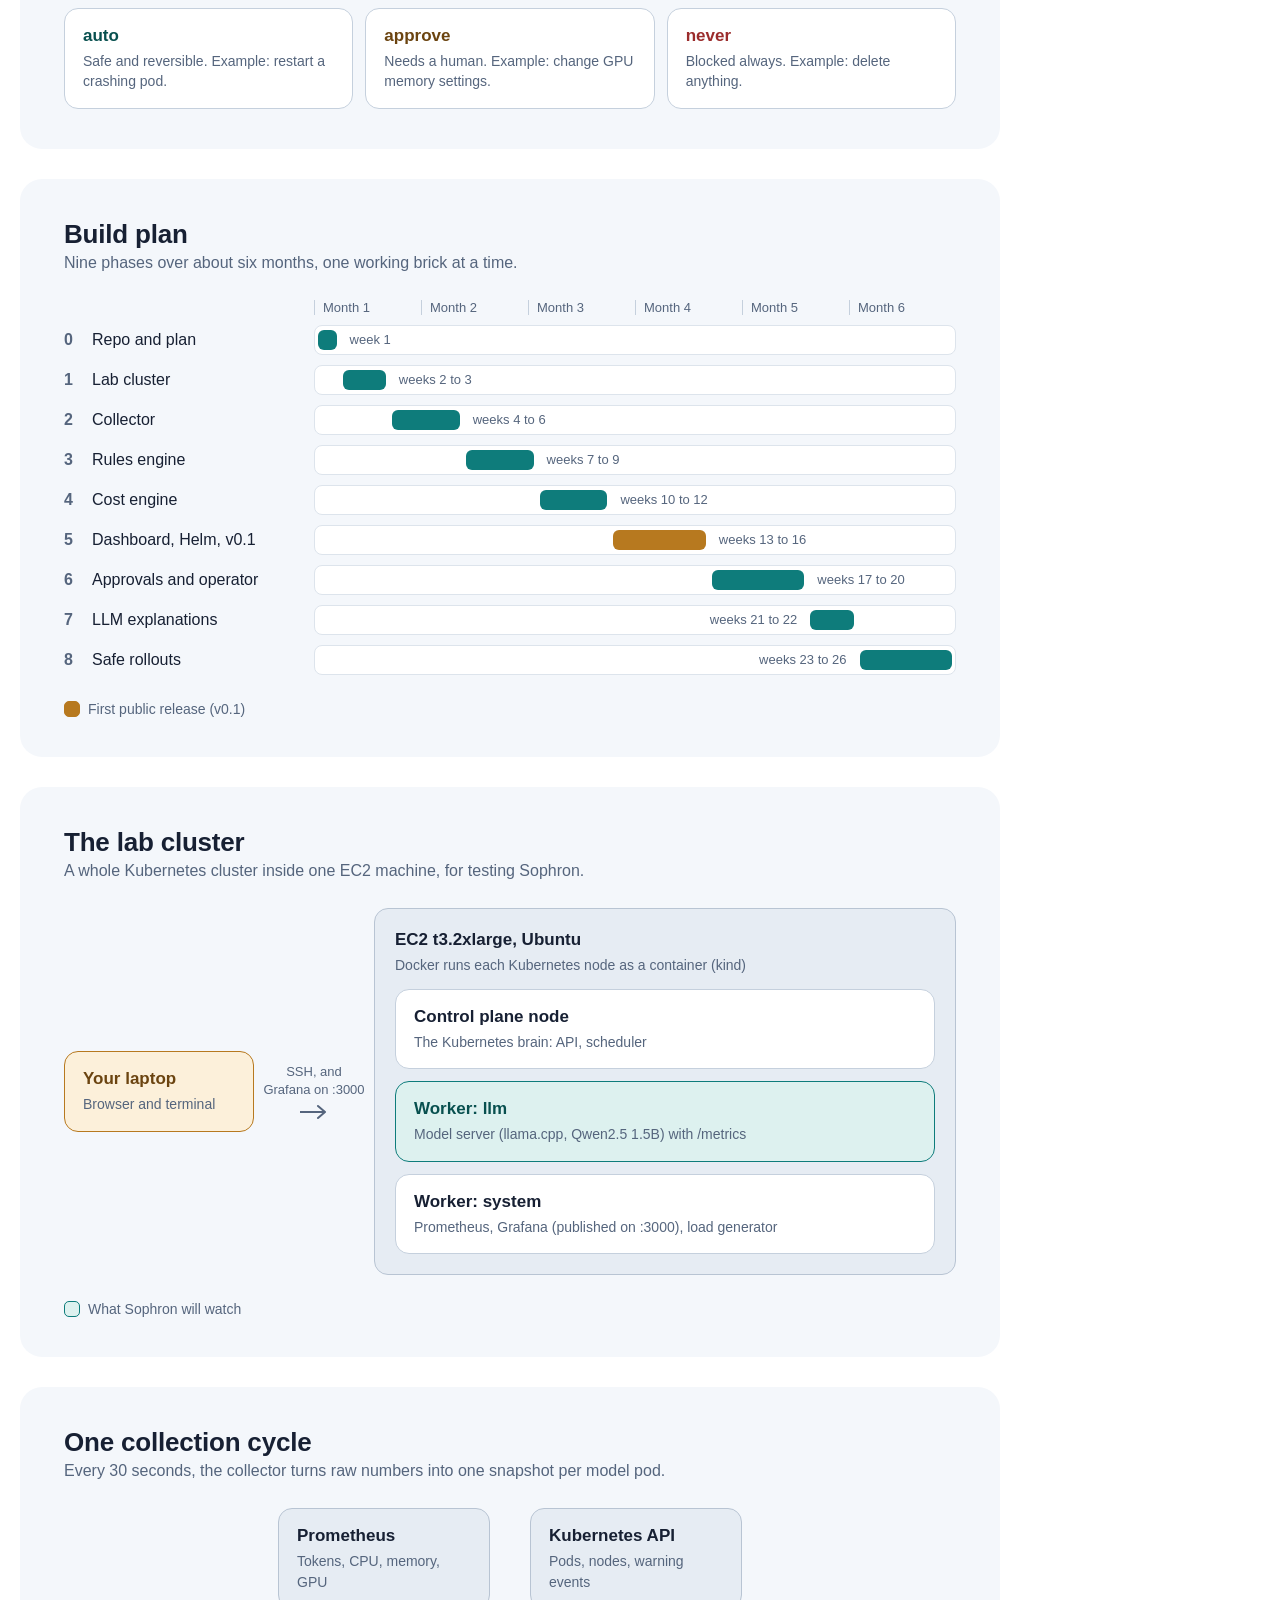
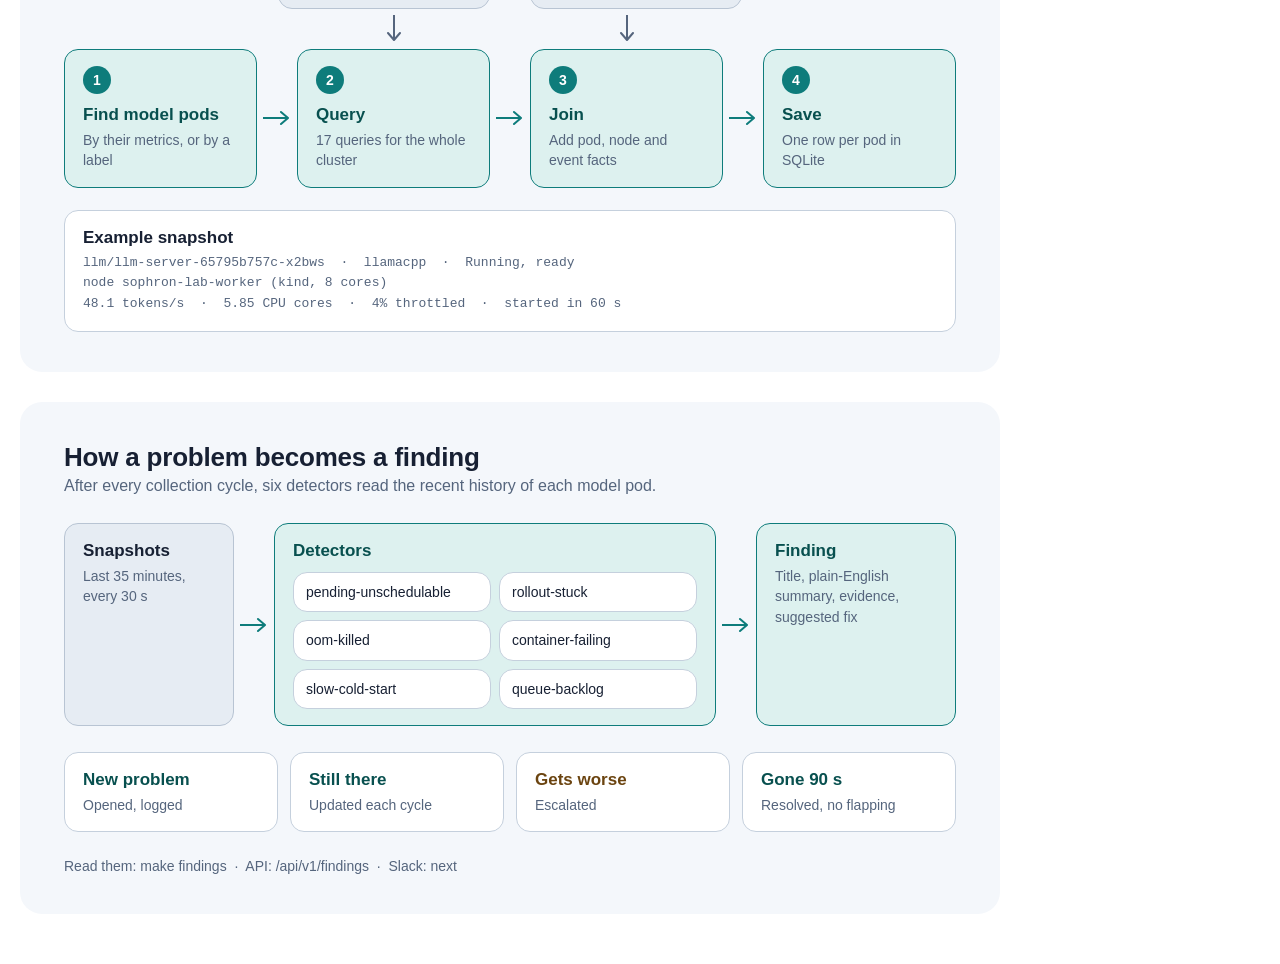
==== commit f05e7e2b: "feat(rules): add the rules engine with six detectors and chaos tests - Findings with title, summary," ====
--- a/docs/assets/src/diagrams.html
+++ b/docs/assets/src/diagrams.html
@@ -188,6 +188,38 @@
   </div>
 </figure>
 
+<!-- 7. Rules -->
+<figure id="rules">
+  <h2>How a problem becomes a finding</h2>
+  <p class="sub">After every collection cycle, six detectors read the recent history of each model pod.</p>
+  <div class="row">
+    <div class="box exist" style="width:170px;flex:none"><div class="t">Snapshots</div><div class="d">Last 35 minutes, every 30 s</div></div>
+    <div class="arrow"><svg viewBox="0 0 28 16"><path d="M0 8h24M18 2l7 6-7 6" stroke="#0e7c7b" stroke-width="2" fill="none" stroke-linecap="round" stroke-linejoin="round"/></svg></div>
+    <div class="box sophron" style="flex:1">
+      <div class="t" style="margin-bottom:10px">Detectors</div>
+      <div style="display:grid;grid-template-columns:1fr 1fr;gap:8px">
+        <div class="box" style="padding:9px 12px"><div class="d" style="margin:0;color:var(--ink)">pending-unschedulable</div></div>
+        <div class="box" style="padding:9px 12px"><div class="d" style="margin:0;color:var(--ink)">rollout-stuck</div></div>
+        <div class="box" style="padding:9px 12px"><div class="d" style="margin:0;color:var(--ink)">oom-killed</div></div>
+        <div class="box" style="padding:9px 12px"><div class="d" style="margin:0;color:var(--ink)">container-failing</div></div>
+        <div class="box" style="padding:9px 12px"><div class="d" style="margin:0;color:var(--ink)">slow-cold-start</div></div>
+        <div class="box" style="padding:9px 12px"><div class="d" style="margin:0;color:var(--ink)">queue-backlog</div></div>
+      </div>
+    </div>
+    <div class="arrow"><svg viewBox="0 0 28 16"><path d="M0 8h24M18 2l7 6-7 6" stroke="#0e7c7b" stroke-width="2" fill="none" stroke-linecap="round" stroke-linejoin="round"/></svg></div>
+    <div class="box sophron" style="width:200px;flex:none"><div class="t">Finding</div><div class="d">Title, plain-English summary, evidence, suggested fix</div></div>
+  </div>
+  <div class="row" style="margin-top:26px;gap:12px">
+    <div class="box" style="flex:1"><div class="t" style="color:var(--teal-ink)">New problem</div><div class="d">Opened, logged</div></div>
+    <div class="box" style="flex:1"><div class="t" style="color:var(--teal-ink)">Still there</div><div class="d">Updated each cycle</div></div>
+    <div class="box" style="flex:1"><div class="t" style="color:var(--amber-ink)">Gets worse</div><div class="d">Escalated</div></div>
+    <div class="box" style="flex:1"><div class="t" style="color:var(--teal-ink)">Gone 90 s</div><div class="d">Resolved, no flapping</div></div>
+  </div>
+  <div class="legend">
+    <span>Read them: make findings &nbsp;·&nbsp; API: /api/v1/findings &nbsp;·&nbsp; Slack: next</span>
+  </div>
+</figure>
+
 <script>
 const phases=[
  [0,'Repo and plan',1,1],[1,'Lab cluster',2,3],[2,'Collector',4,6],[3,'Rules engine',7,9],
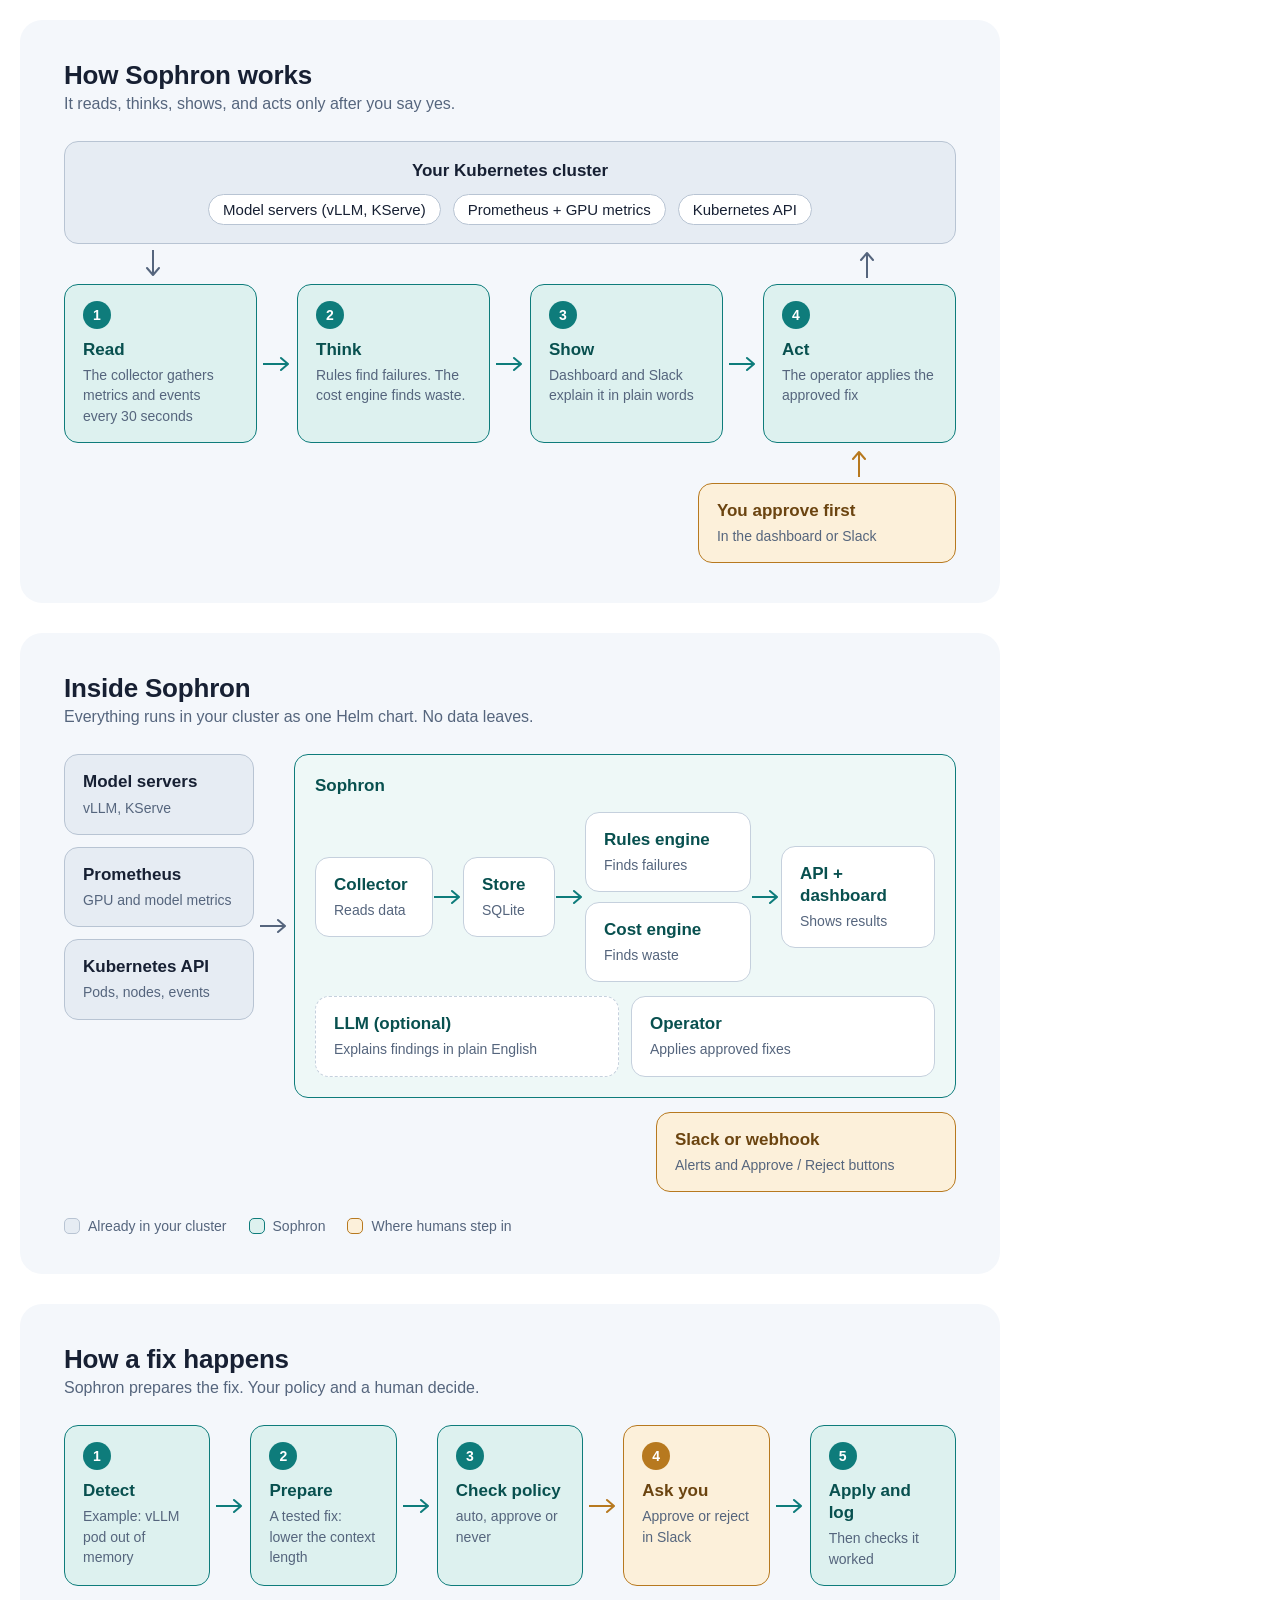
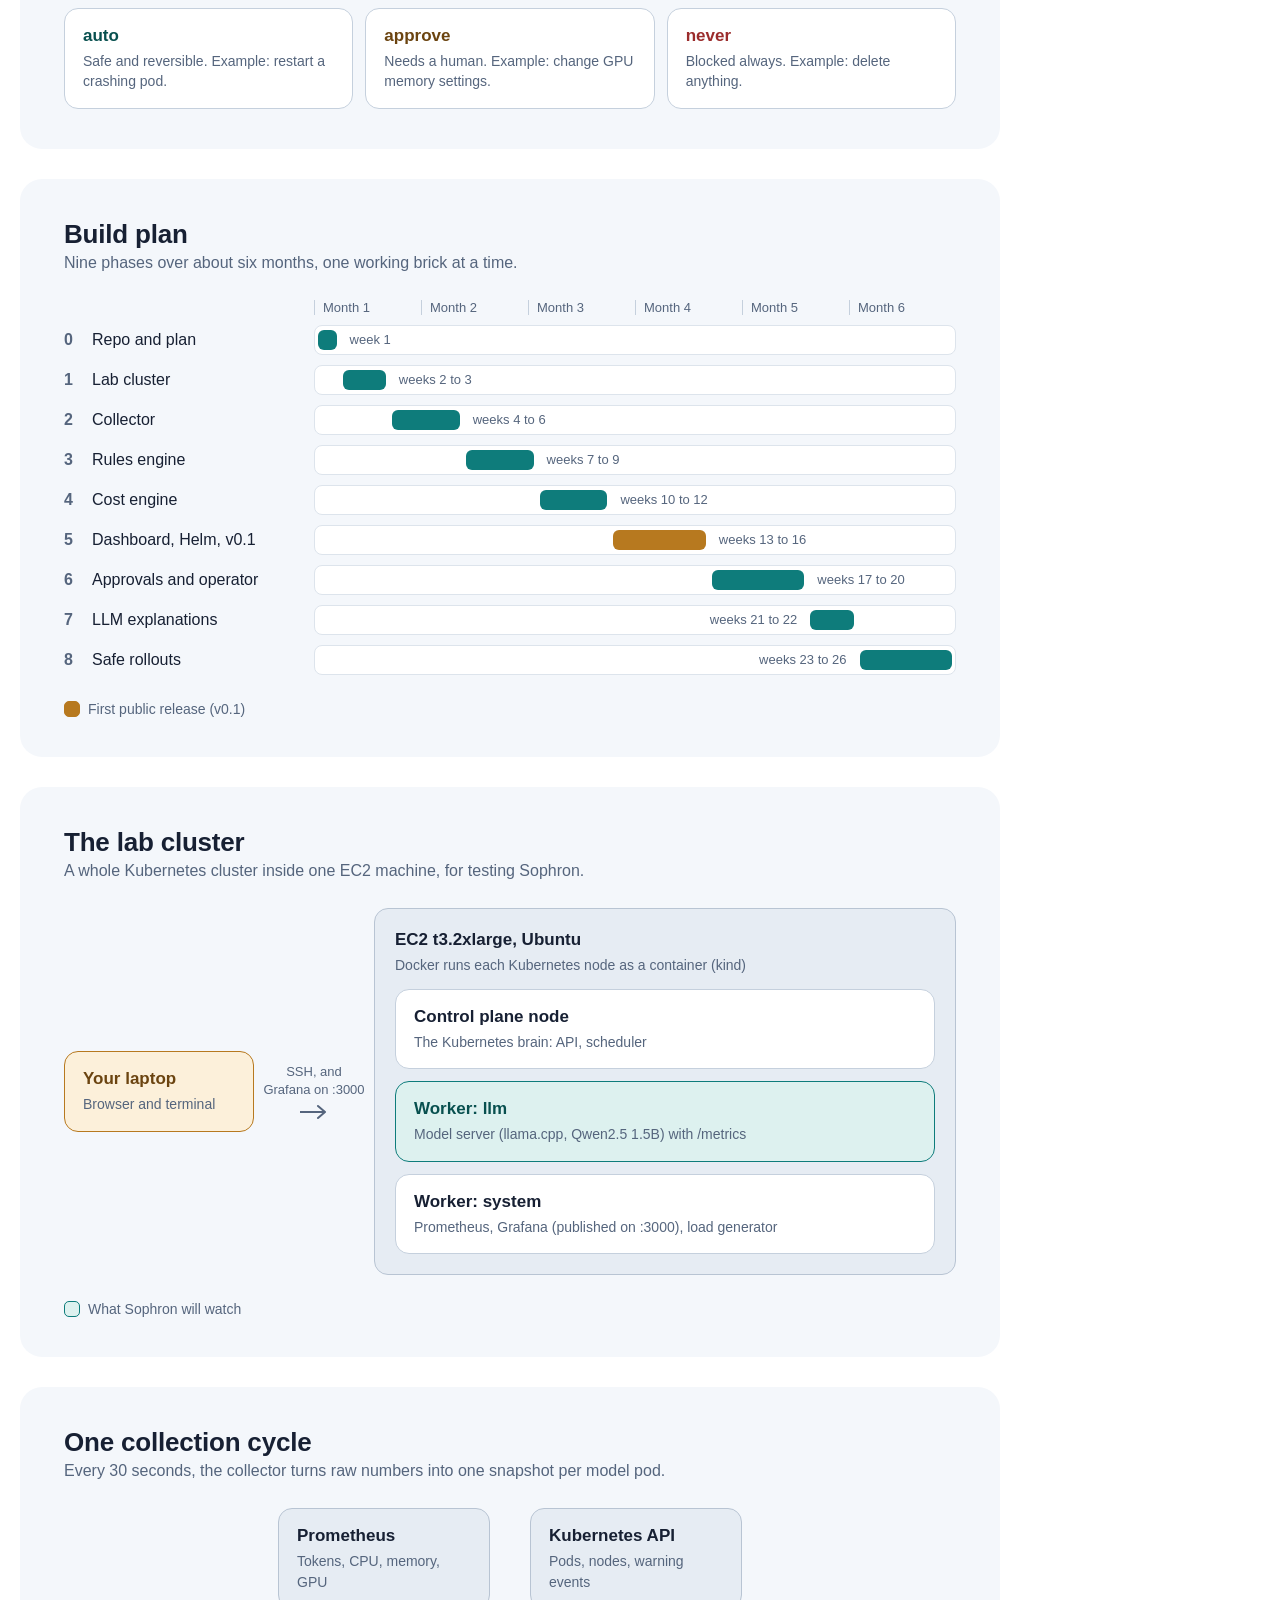
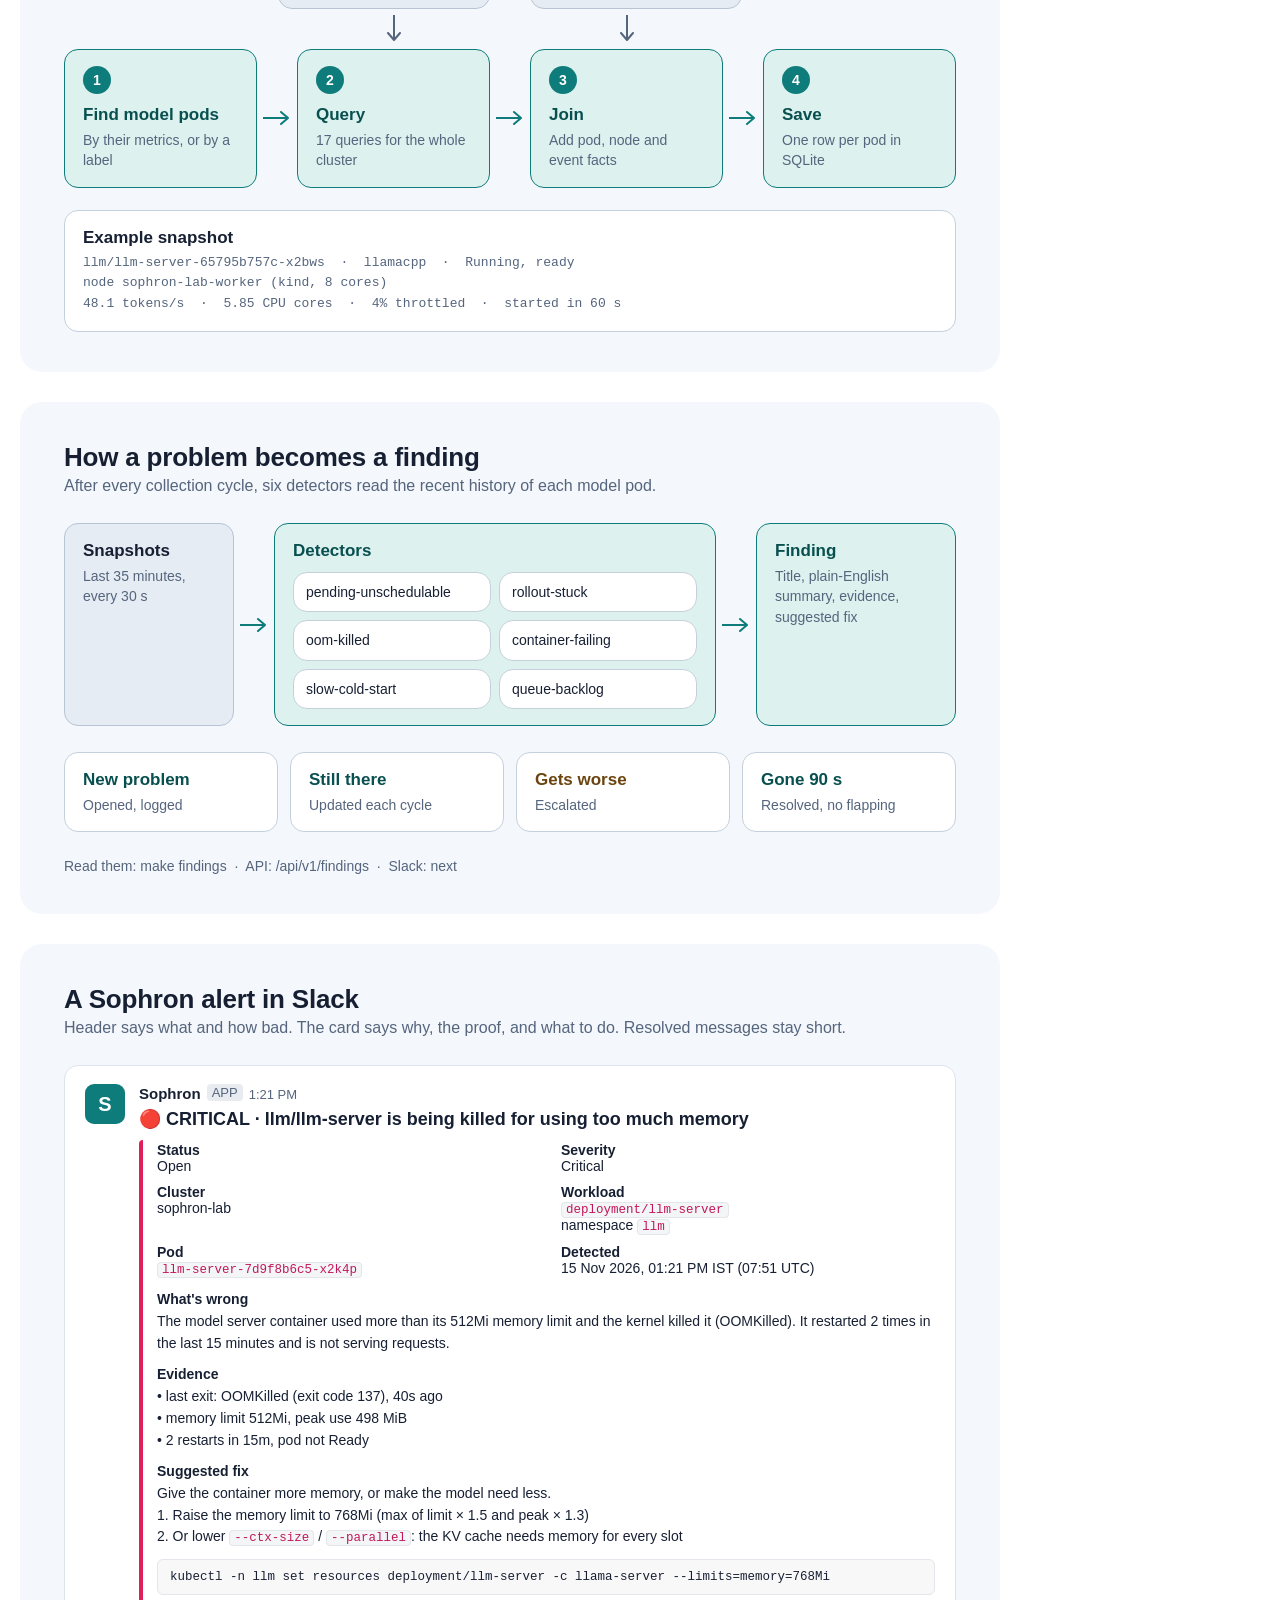
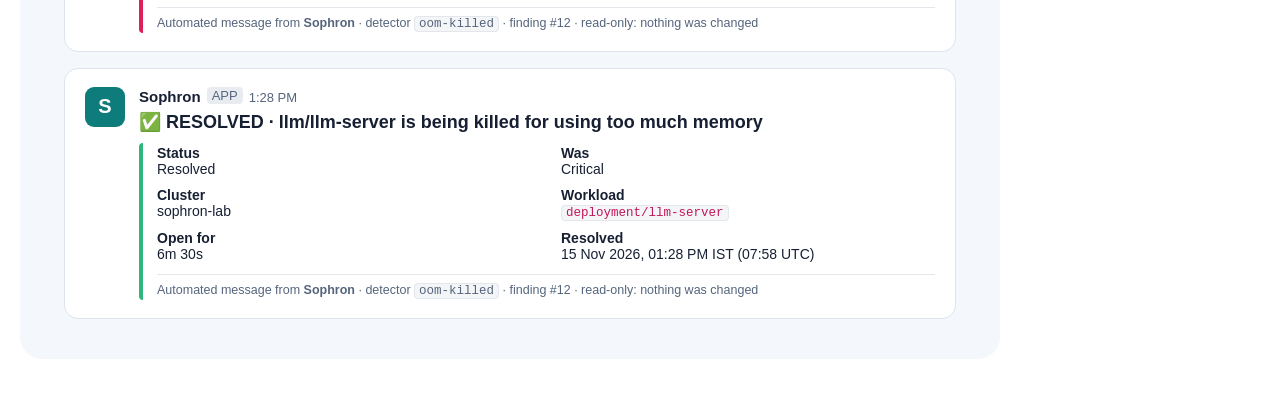
==== commit 9e745a3d: "feat(notify): Slack alerts with evidence and the suggested fix - internal/notify: Block Kit message " ====
--- a/docs/assets/src/diagrams.html
+++ b/docs/assets/src/diagrams.html
@@ -220,6 +220,60 @@
   </div>
 </figure>
 
+<!-- 8. Slack alert (a faithful mock of the real message) -->
+<style>
+.sl{background:#fff;border:1.5px solid #dde4ec;border-radius:14px;padding:18px 20px;display:flex;gap:14px;margin-bottom:16px}
+.sl .av{width:40px;height:40px;border-radius:9px;background:var(--teal);color:#fff;font-weight:600;font-size:20px;display:flex;align-items:center;justify-content:center;flex:none}
+.sl .who{font-size:15px;font-weight:600}.sl .who span{font-weight:400;color:var(--muted);font-size:13px;margin-left:6px}
+.sl .app{display:inline-block;background:#e8ecf1;color:#55657d;font-size:11px;font-weight:600;border-radius:4px;padding:1px 5px;margin-left:6px;vertical-align:2px}
+.sl .hd{font-size:18px;font-weight:700;margin:6px 0 10px}
+.sl .card{border-left:4px solid;border-radius:4px;padding:2px 0 2px 14px}
+.sl .grid{display:grid;grid-template-columns:1fr 1fr;gap:10px 30px;font-size:14px;margin-bottom:12px}
+.sl b{font-weight:600}
+.sl .p{font-size:14px;line-height:1.55;margin-bottom:10px}
+.sl code{font-family:Menlo,Consolas,monospace;font-size:12.5px;background:#f4f5f7;border:1px solid #e3e6ea;border-radius:4px;padding:0 4px;color:#c0185a}
+.sl pre{font-family:Menlo,Consolas,monospace;font-size:12.5px;background:#f8f8f8;border:1px solid #e3e6ea;border-radius:6px;padding:10px 12px;margin-bottom:12px;white-space:pre-wrap}
+.sl .ft{font-size:12.5px;color:var(--muted);border-top:1px solid #e3e6ea;padding-top:8px}
+.sl .ft code{color:var(--muted)}
+</style>
+<figure id="slack">
+  <h2>A Sophron alert in Slack</h2>
+  <div class="sub">Header says what and how bad. The card says why, the proof, and what to do. Resolved messages stay short.</div>
+  <div class="sl">
+    <div class="av">S</div>
+    <div style="flex:1">
+      <div class="who">Sophron<span class="app">APP</span><span>1:21 PM</span></div>
+      <div class="hd">🔴 CRITICAL · llm/llm-server is being killed for using too much memory</div>
+      <div class="card" style="border-color:#E01E5A">
+        <div class="grid">
+          <div><b>Status</b><br>Open</div><div><b>Severity</b><br>Critical</div>
+          <div><b>Cluster</b><br>sophron-lab</div><div><b>Workload</b><br><code>deployment/llm-server</code><br>namespace <code>llm</code></div>
+          <div><b>Pod</b><br><code>llm-server-7d9f8b6c5-x2k4p</code></div><div><b>Detected</b><br>15 Nov 2026, 01:21 PM IST (07:51 UTC)</div>
+        </div>
+        <div class="p"><b>What's wrong</b><br>The model server container used more than its 512Mi memory limit and the kernel killed it (OOMKilled). It restarted 2 times in the last 15 minutes and is not serving requests.</div>
+        <div class="p"><b>Evidence</b><br>• last exit: OOMKilled (exit code 137), 40s ago<br>• memory limit 512Mi, peak use 498 MiB<br>• 2 restarts in 15m, pod not Ready</div>
+        <div class="p"><b>Suggested fix</b><br>Give the container more memory, or make the model need less.<br>1. Raise the memory limit to 768Mi (max of limit × 1.5 and peak × 1.3)<br>2. Or lower <code>--ctx-size</code> / <code>--parallel</code>: the KV cache needs memory for every slot</div>
+        <pre>kubectl -n llm set resources deployment/llm-server -c llama-server --limits=memory=768Mi</pre>
+        <div class="ft">Automated message from <b>Sophron</b> · detector <code>oom-killed</code> · finding #12 · read-only: nothing was changed</div>
+      </div>
+    </div>
+  </div>
+  <div class="sl" style="margin-bottom:0">
+    <div class="av">S</div>
+    <div style="flex:1">
+      <div class="who">Sophron<span class="app">APP</span><span>1:28 PM</span></div>
+      <div class="hd">✅ RESOLVED · llm/llm-server is being killed for using too much memory</div>
+      <div class="card" style="border-color:#2EB67D">
+        <div class="grid">
+          <div><b>Status</b><br>Resolved</div><div><b>Was</b><br>Critical</div><div><b>Cluster</b><br>sophron-lab</div>
+          <div><b>Workload</b><br><code>deployment/llm-server</code></div><div><b>Open for</b><br>6m 30s</div><div><b>Resolved</b><br>15 Nov 2026, 01:28 PM IST (07:58 UTC)</div>
+        </div>
+        <div class="ft">Automated message from <b>Sophron</b> · detector <code>oom-killed</code> · finding #12 · read-only: nothing was changed</div>
+      </div>
+    </div>
+  </div>
+</figure>
+
 <script>
 const phases=[
  [0,'Repo and plan',1,1],[1,'Lab cluster',2,3],[2,'Collector',4,6],[3,'Rules engine',7,9],
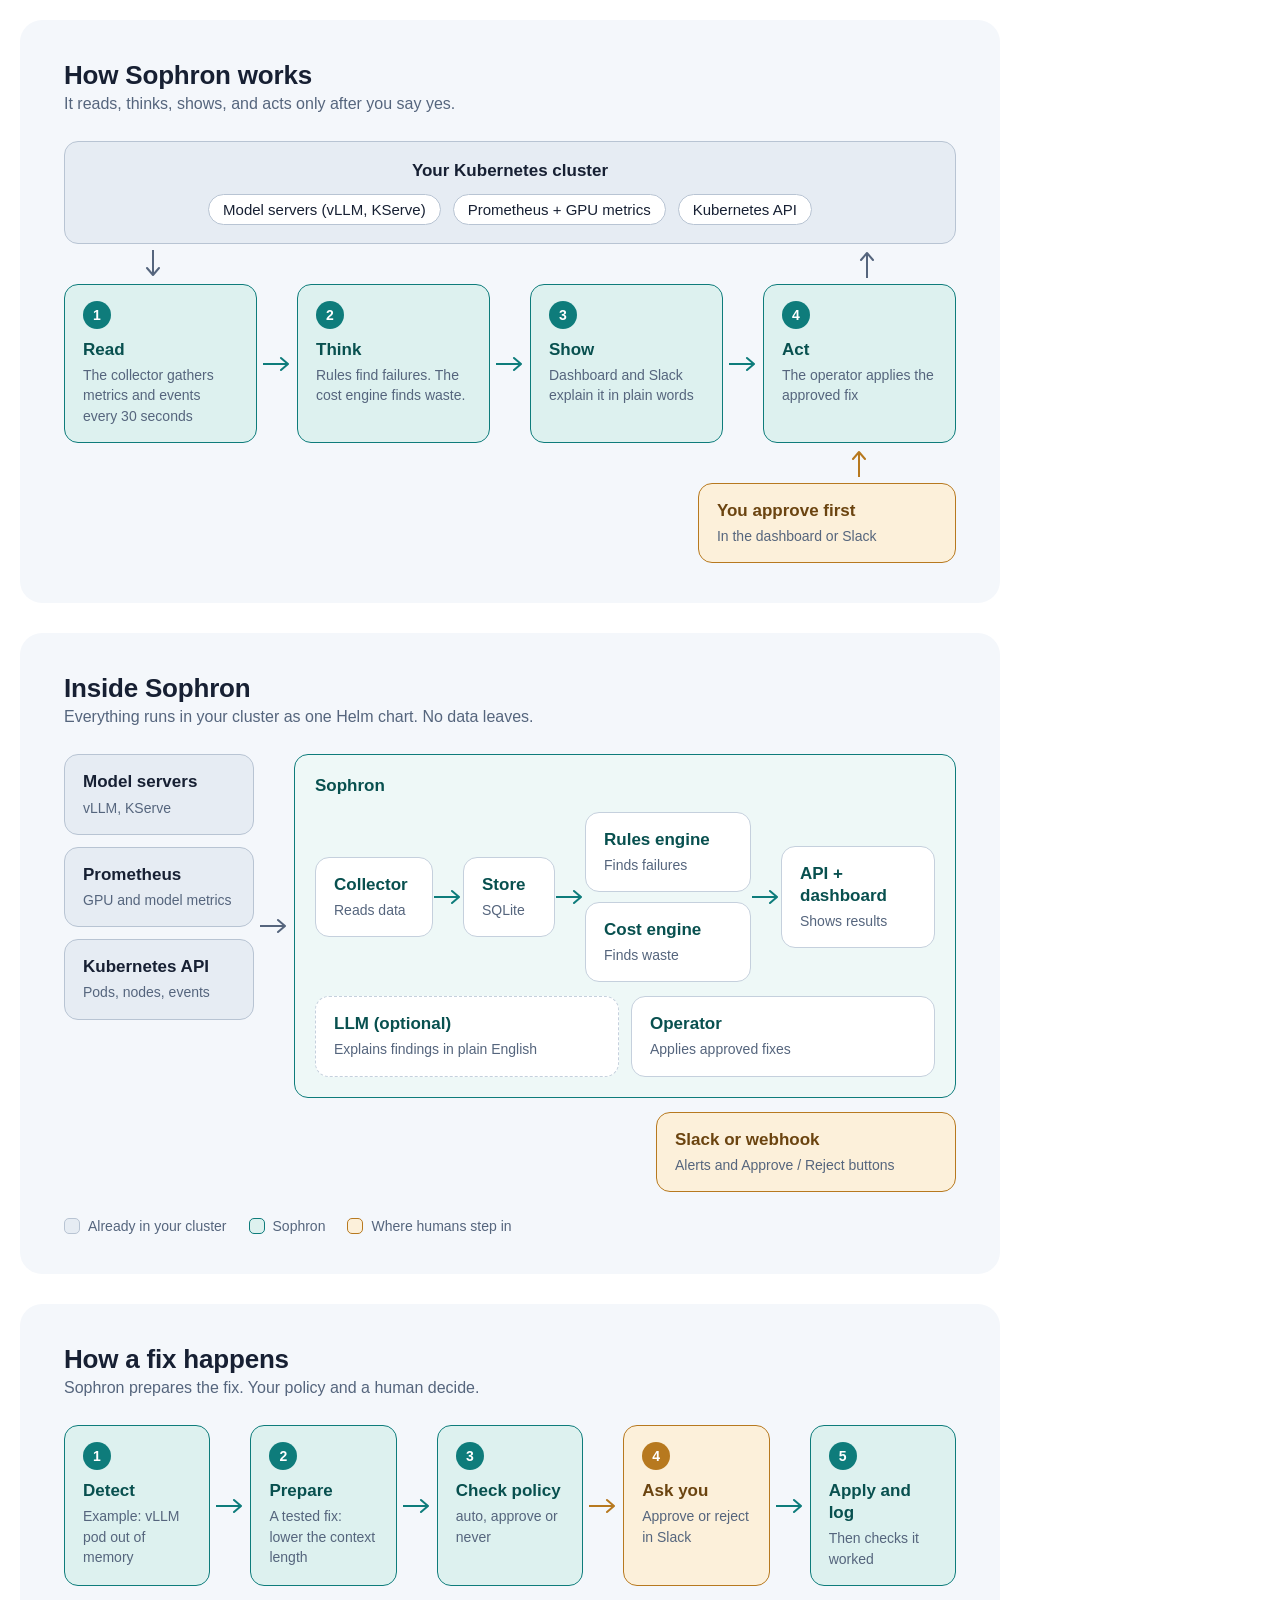
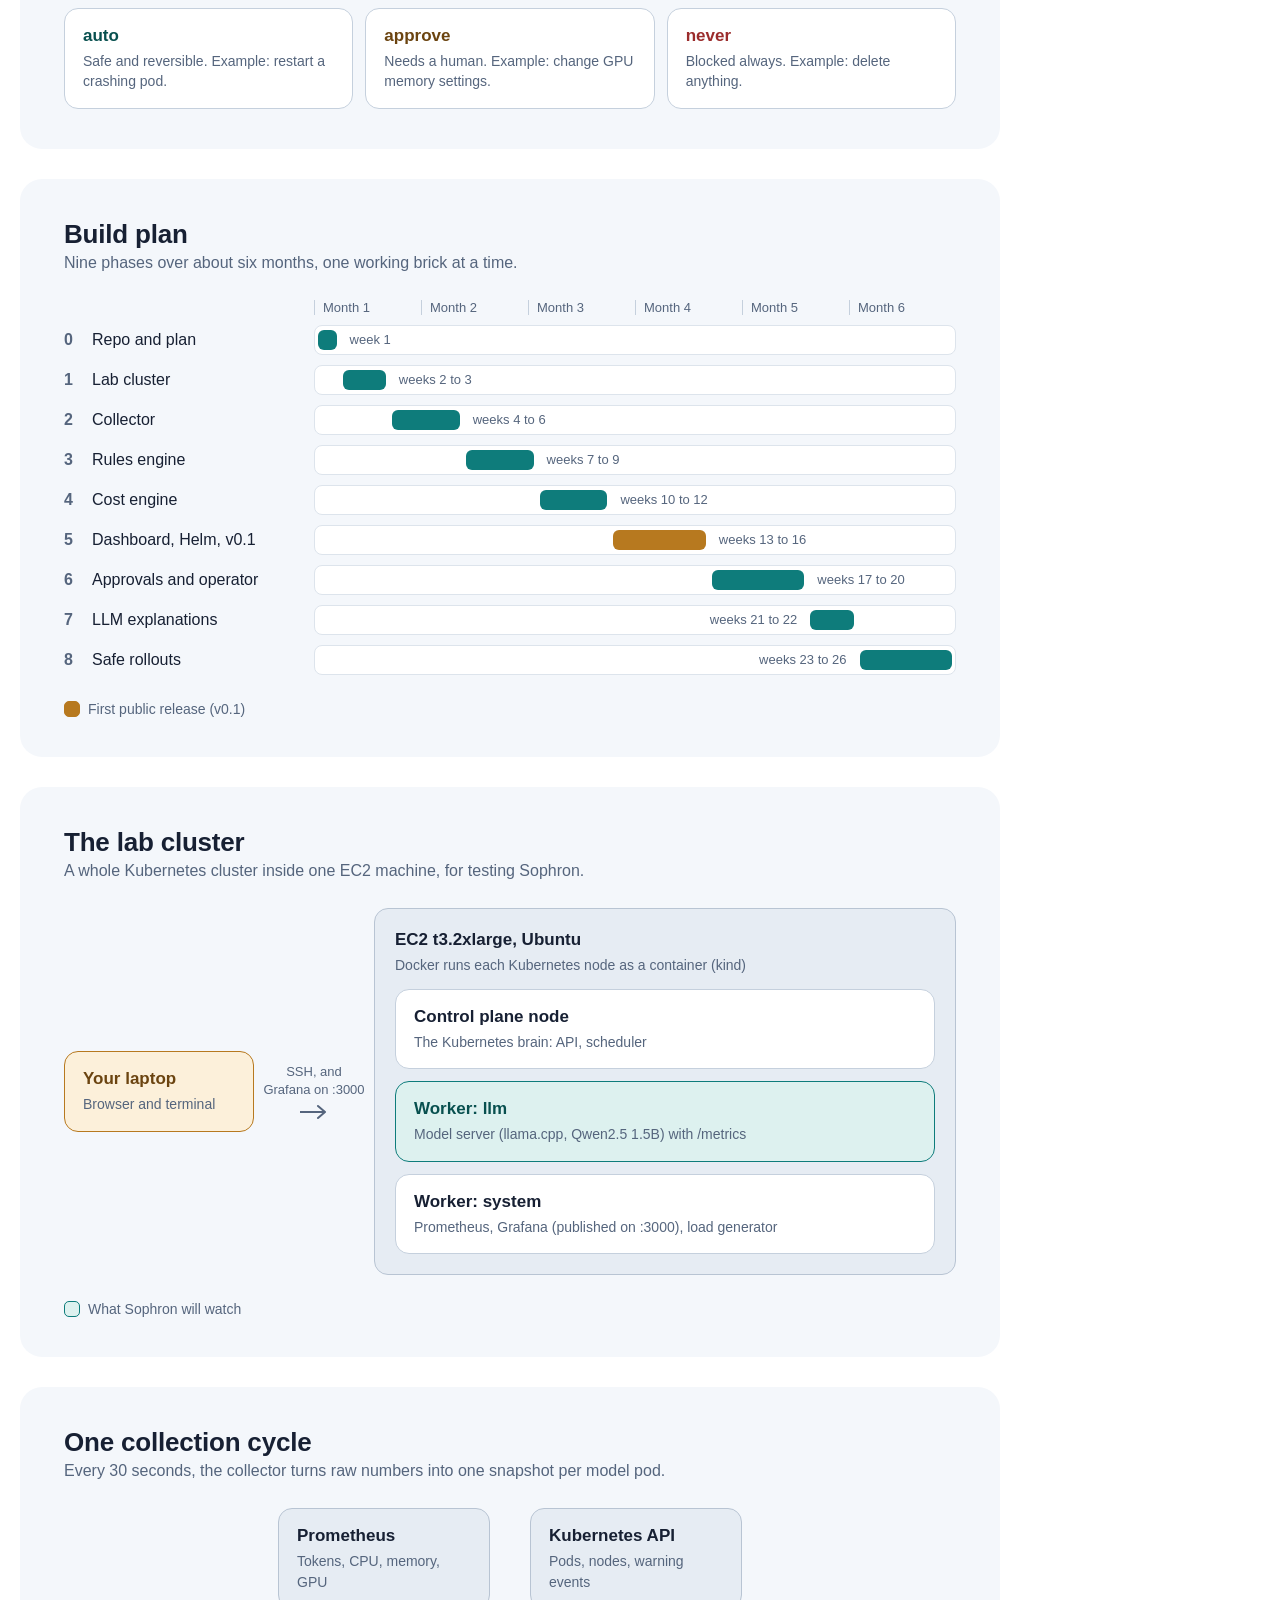
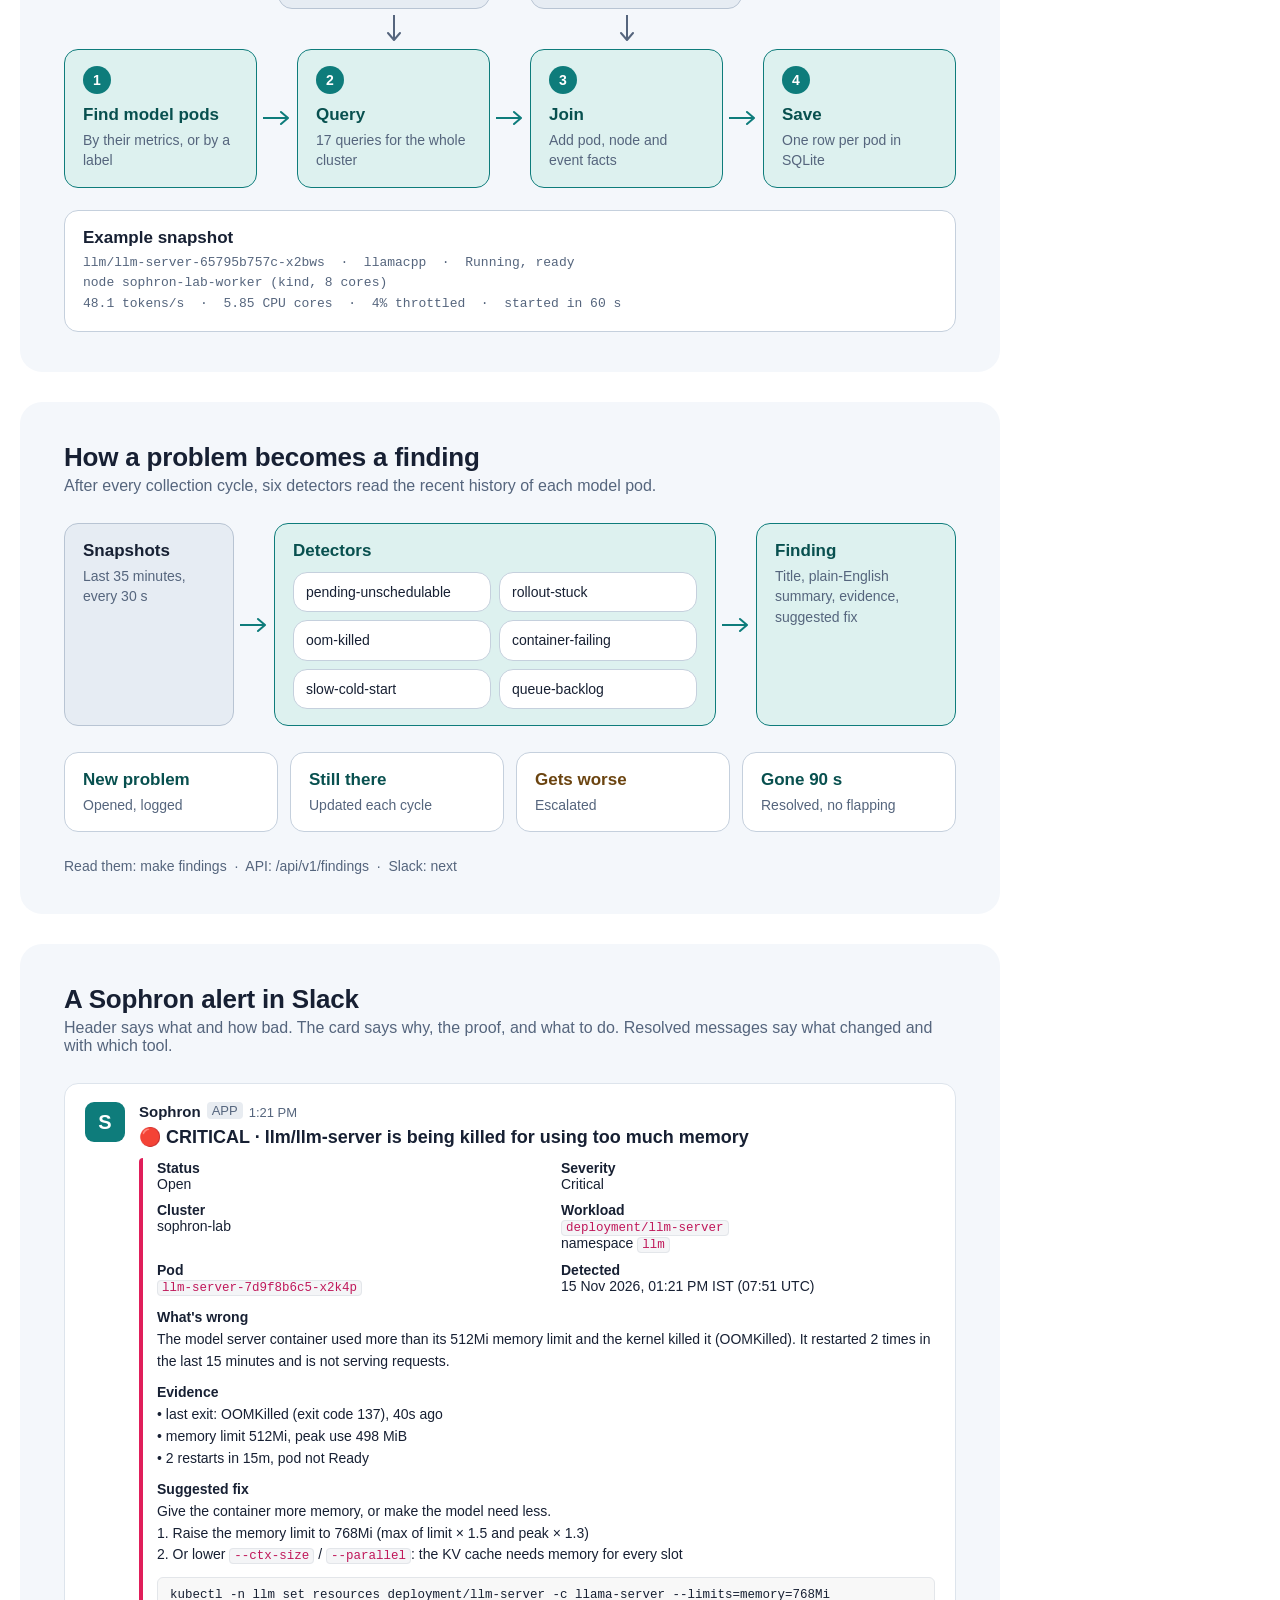
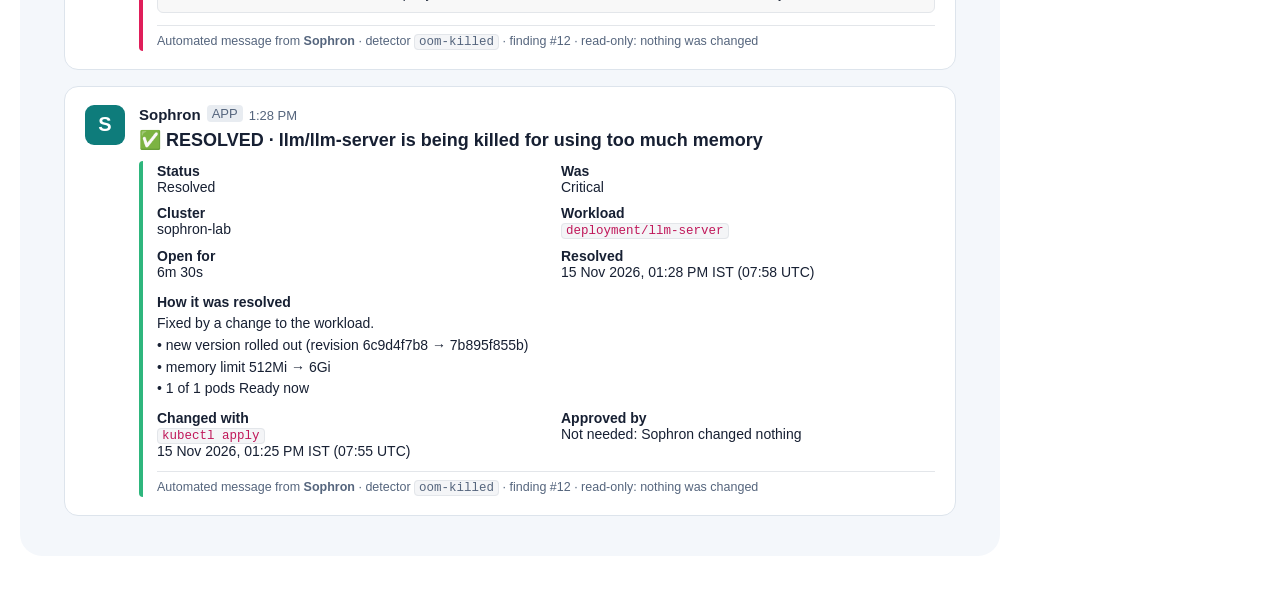
==== commit 7b595b97: "feat(rules): explain how a finding resolved, and with which tool - on resolve, compare the workload " ====
--- a/docs/assets/src/diagrams.html
+++ b/docs/assets/src/diagrams.html
@@ -238,7 +238,7 @@
 </style>
 <figure id="slack">
   <h2>A Sophron alert in Slack</h2>
-  <div class="sub">Header says what and how bad. The card says why, the proof, and what to do. Resolved messages stay short.</div>
+  <div class="sub">Header says what and how bad. The card says why, the proof, and what to do. Resolved messages say what changed and with which tool.</div>
   <div class="sl">
     <div class="av">S</div>
     <div style="flex:1">
@@ -267,6 +267,10 @@
         <div class="grid">
           <div><b>Status</b><br>Resolved</div><div><b>Was</b><br>Critical</div><div><b>Cluster</b><br>sophron-lab</div>
           <div><b>Workload</b><br><code>deployment/llm-server</code></div><div><b>Open for</b><br>6m 30s</div><div><b>Resolved</b><br>15 Nov 2026, 01:28 PM IST (07:58 UTC)</div>
+        </div>
+        <div class="p"><b>How it was resolved</b><br>Fixed by a change to the workload.<br>• new version rolled out (revision 6c9d4f7b8 → 7b895f855b)<br>• memory limit 512Mi → 6Gi<br>• 1 of 1 pods Ready now</div>
+        <div class="grid">
+          <div><b>Changed with</b><br><code>kubectl apply</code><br>15 Nov 2026, 01:25 PM IST (07:55 UTC)</div><div><b>Approved by</b><br>Not needed: Sophron changed nothing</div>
         </div>
         <div class="ft">Automated message from <b>Sophron</b> · detector <code>oom-killed</code> · finding #12 · read-only: nothing was changed</div>
       </div>
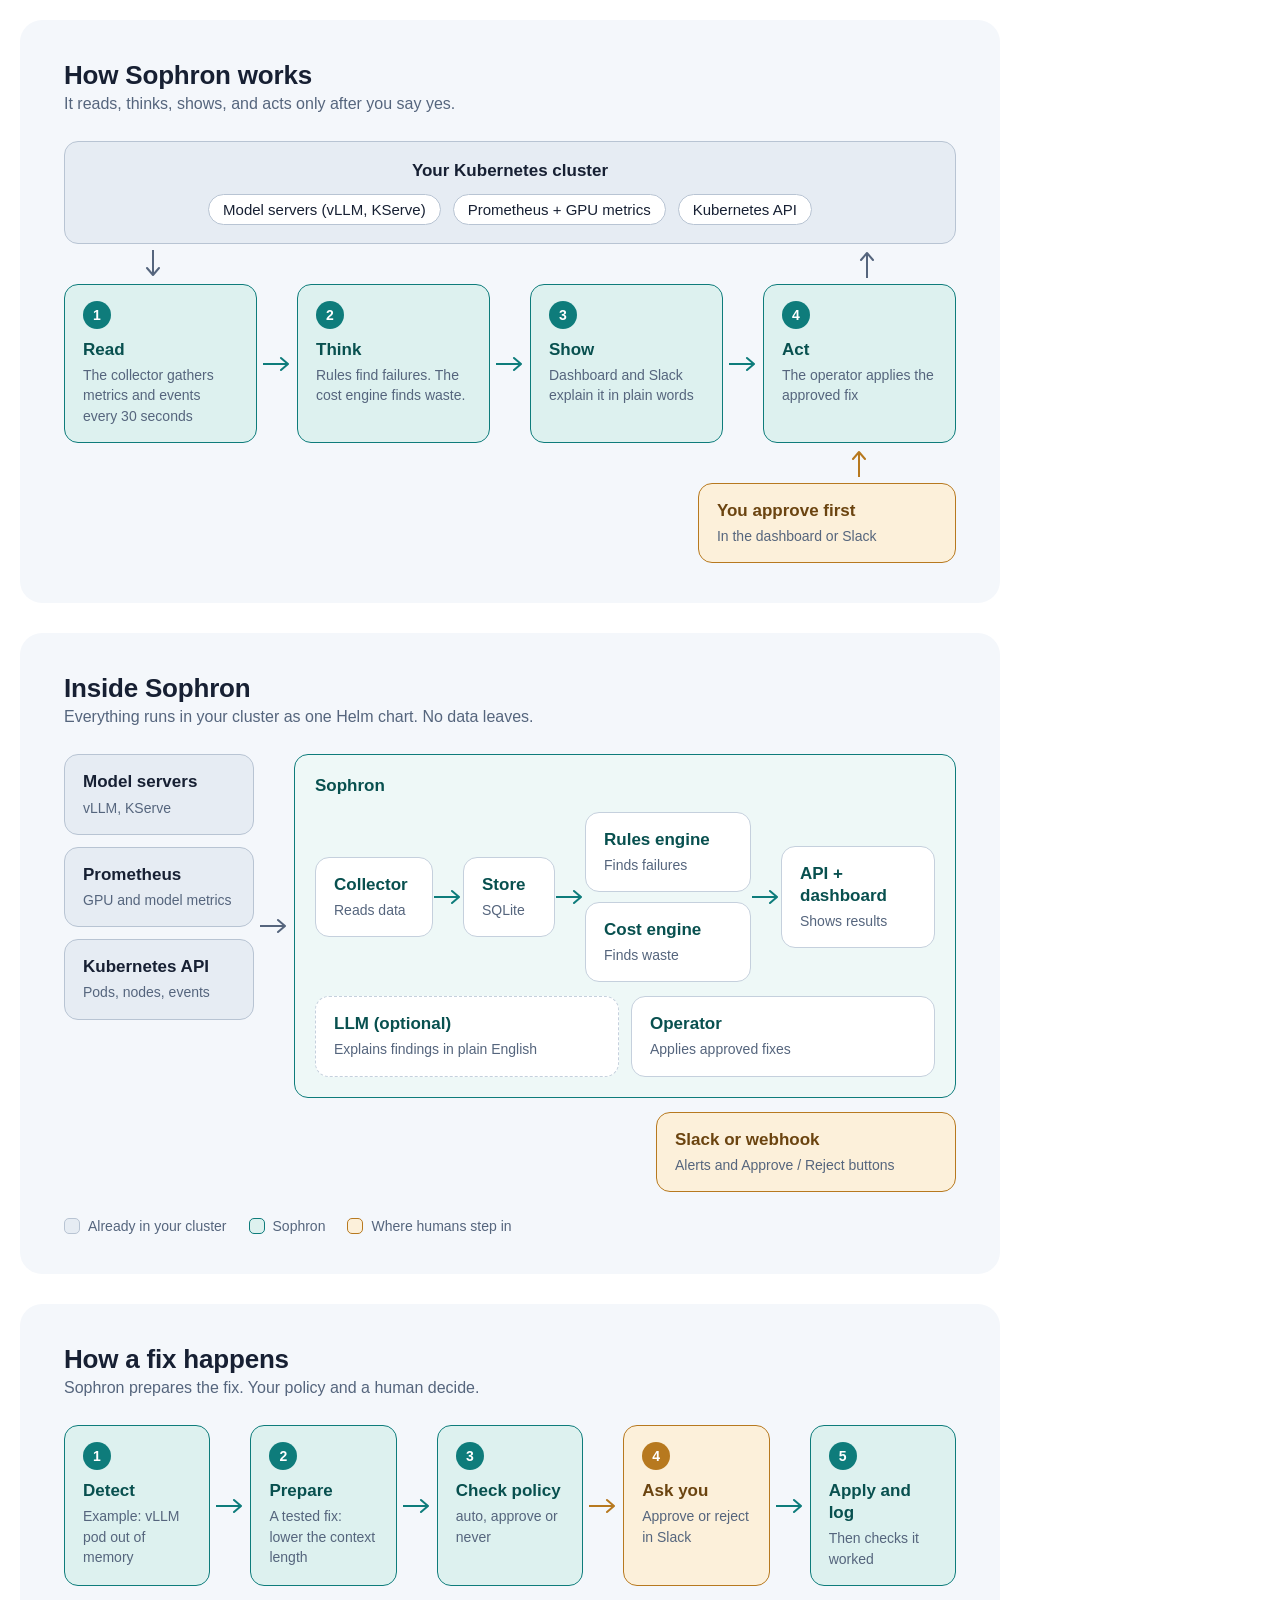
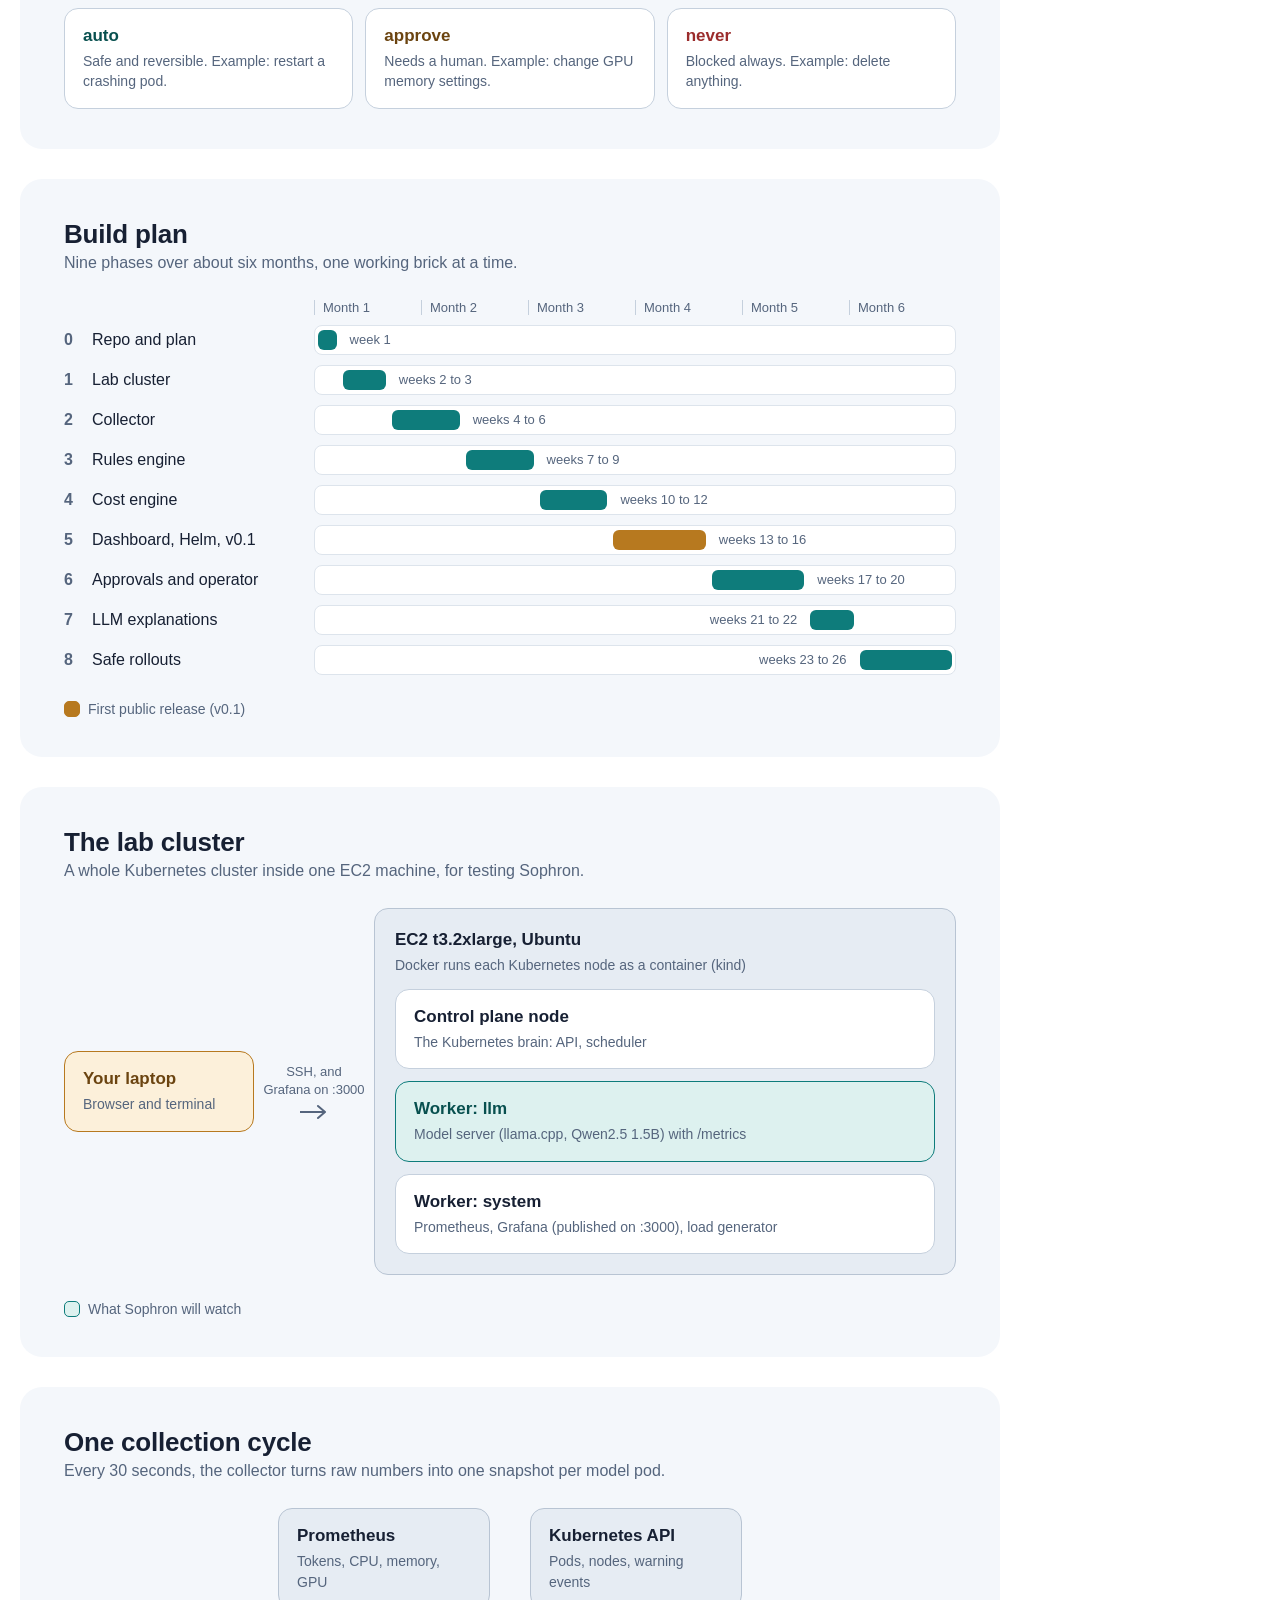
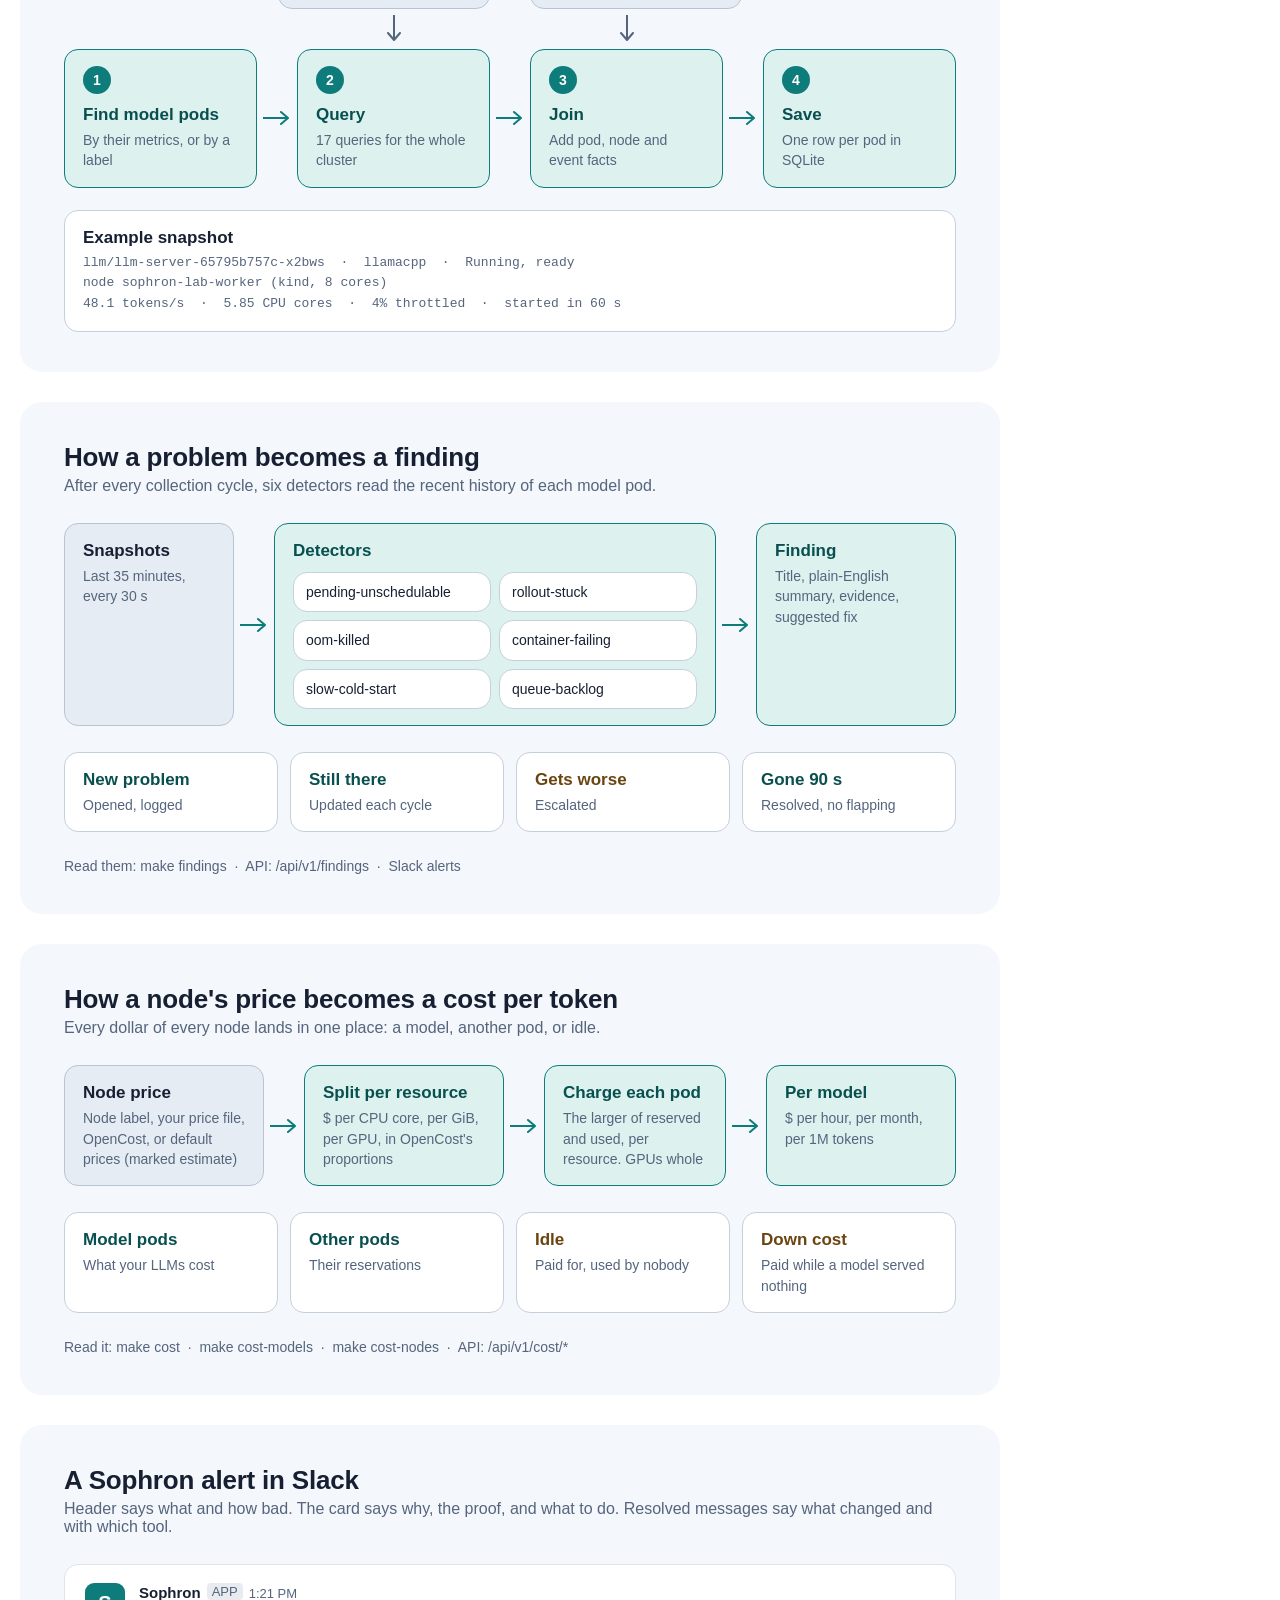
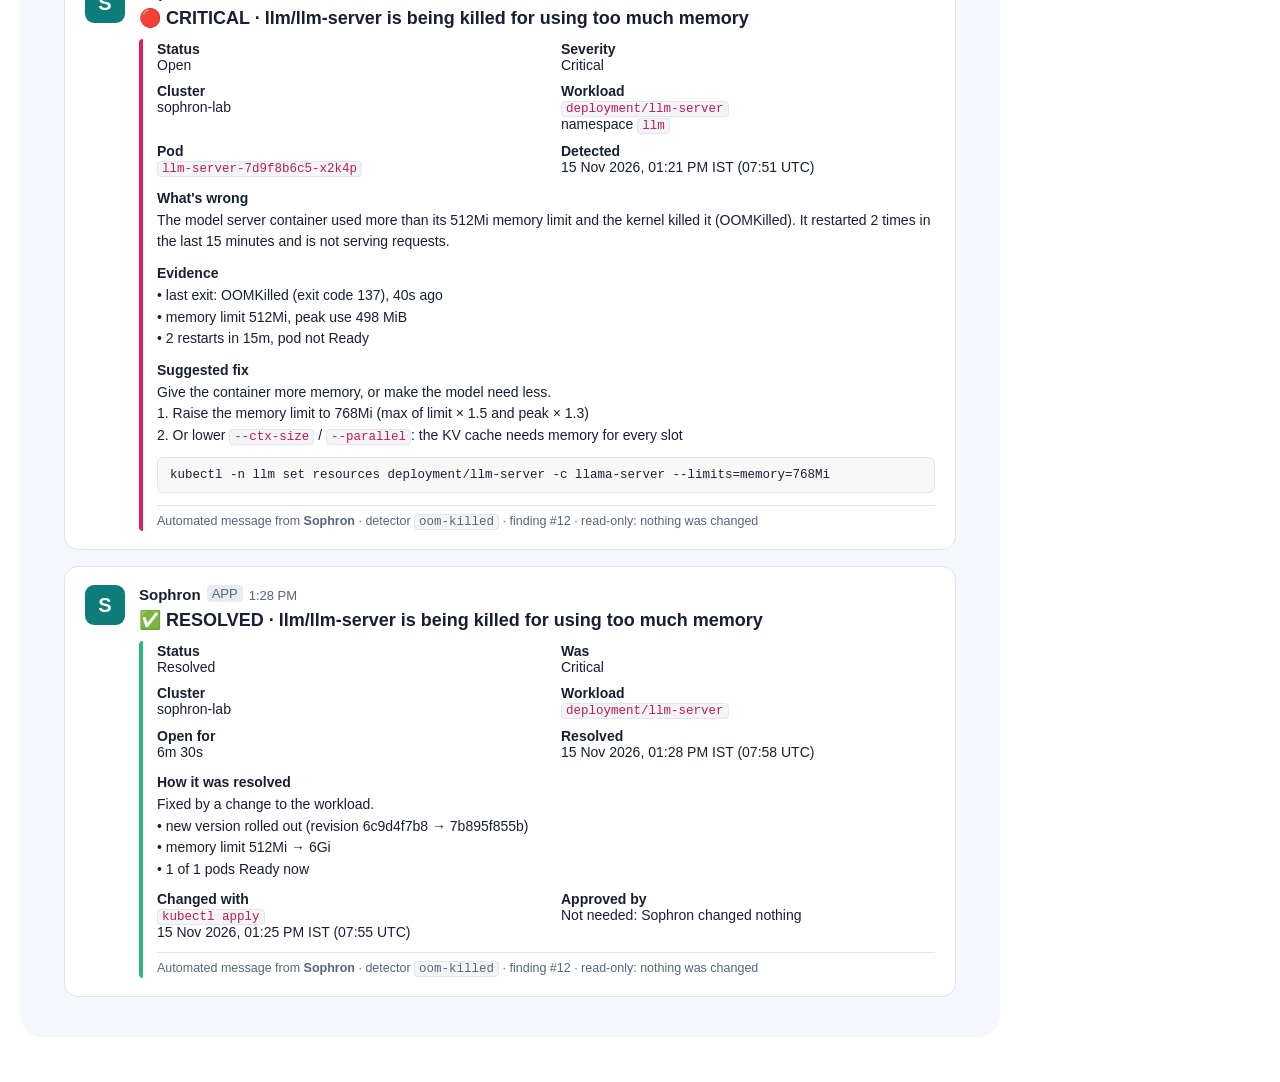
==== commit fa90e032: "feat(cost): cost engine: price per model, per 1M tokens, idle and down cost - internal/cost: node pr" ====
--- a/docs/assets/src/diagrams.html
+++ b/docs/assets/src/diagrams.html
@@ -216,7 +216,31 @@
     <div class="box" style="flex:1"><div class="t" style="color:var(--teal-ink)">Gone 90 s</div><div class="d">Resolved, no flapping</div></div>
   </div>
   <div class="legend">
-    <span>Read them: make findings &nbsp;·&nbsp; API: /api/v1/findings &nbsp;·&nbsp; Slack: next</span>
+    <span>Read them: make findings &nbsp;·&nbsp; API: /api/v1/findings &nbsp;·&nbsp; Slack alerts</span>
+  </div>
+</figure>
+
+<!-- 9. Cost engine -->
+<figure id="cost">
+  <h2>How a node's price becomes a cost per token</h2>
+  <p class="sub">Every dollar of every node lands in one place: a model, another pod, or idle.</p>
+  <div class="row">
+    <div class="box exist" style="width:200px;flex:none"><div class="t">Node price</div><div class="d">Node label, your price file, OpenCost, or default prices (marked estimate)</div></div>
+    <div class="arrow"><svg viewBox="0 0 28 16"><path d="M0 8h24M18 2l7 6-7 6" stroke="#0e7c7b" stroke-width="2" fill="none" stroke-linecap="round" stroke-linejoin="round"/></svg></div>
+    <div class="box sophron" style="width:200px;flex:none"><div class="t">Split per resource</div><div class="d">$ per CPU core, per GiB, per GPU, in OpenCost's proportions</div></div>
+    <div class="arrow"><svg viewBox="0 0 28 16"><path d="M0 8h24M18 2l7 6-7 6" stroke="#0e7c7b" stroke-width="2" fill="none" stroke-linecap="round" stroke-linejoin="round"/></svg></div>
+    <div class="box sophron" style="flex:1"><div class="t">Charge each pod</div><div class="d">The larger of reserved and used, per resource. GPUs whole</div></div>
+    <div class="arrow"><svg viewBox="0 0 28 16"><path d="M0 8h24M18 2l7 6-7 6" stroke="#0e7c7b" stroke-width="2" fill="none" stroke-linecap="round" stroke-linejoin="round"/></svg></div>
+    <div class="box sophron" style="width:190px;flex:none"><div class="t">Per model</div><div class="d">$ per hour, per month, per 1M tokens</div></div>
+  </div>
+  <div class="row" style="margin-top:26px;gap:12px">
+    <div class="box" style="flex:1"><div class="t" style="color:var(--teal-ink)">Model pods</div><div class="d">What your LLMs cost</div></div>
+    <div class="box" style="flex:1"><div class="t" style="color:var(--teal-ink)">Other pods</div><div class="d">Their reservations</div></div>
+    <div class="box" style="flex:1"><div class="t" style="color:var(--amber-ink)">Idle</div><div class="d">Paid for, used by nobody</div></div>
+    <div class="box" style="flex:1"><div class="t" style="color:var(--amber-ink)">Down cost</div><div class="d">Paid while a model served nothing</div></div>
+  </div>
+  <div class="legend">
+    <span>Read it: make cost &nbsp;·&nbsp; make cost-models &nbsp;·&nbsp; make cost-nodes &nbsp;·&nbsp; API: /api/v1/cost/*</span>
   </div>
 </figure>
 
